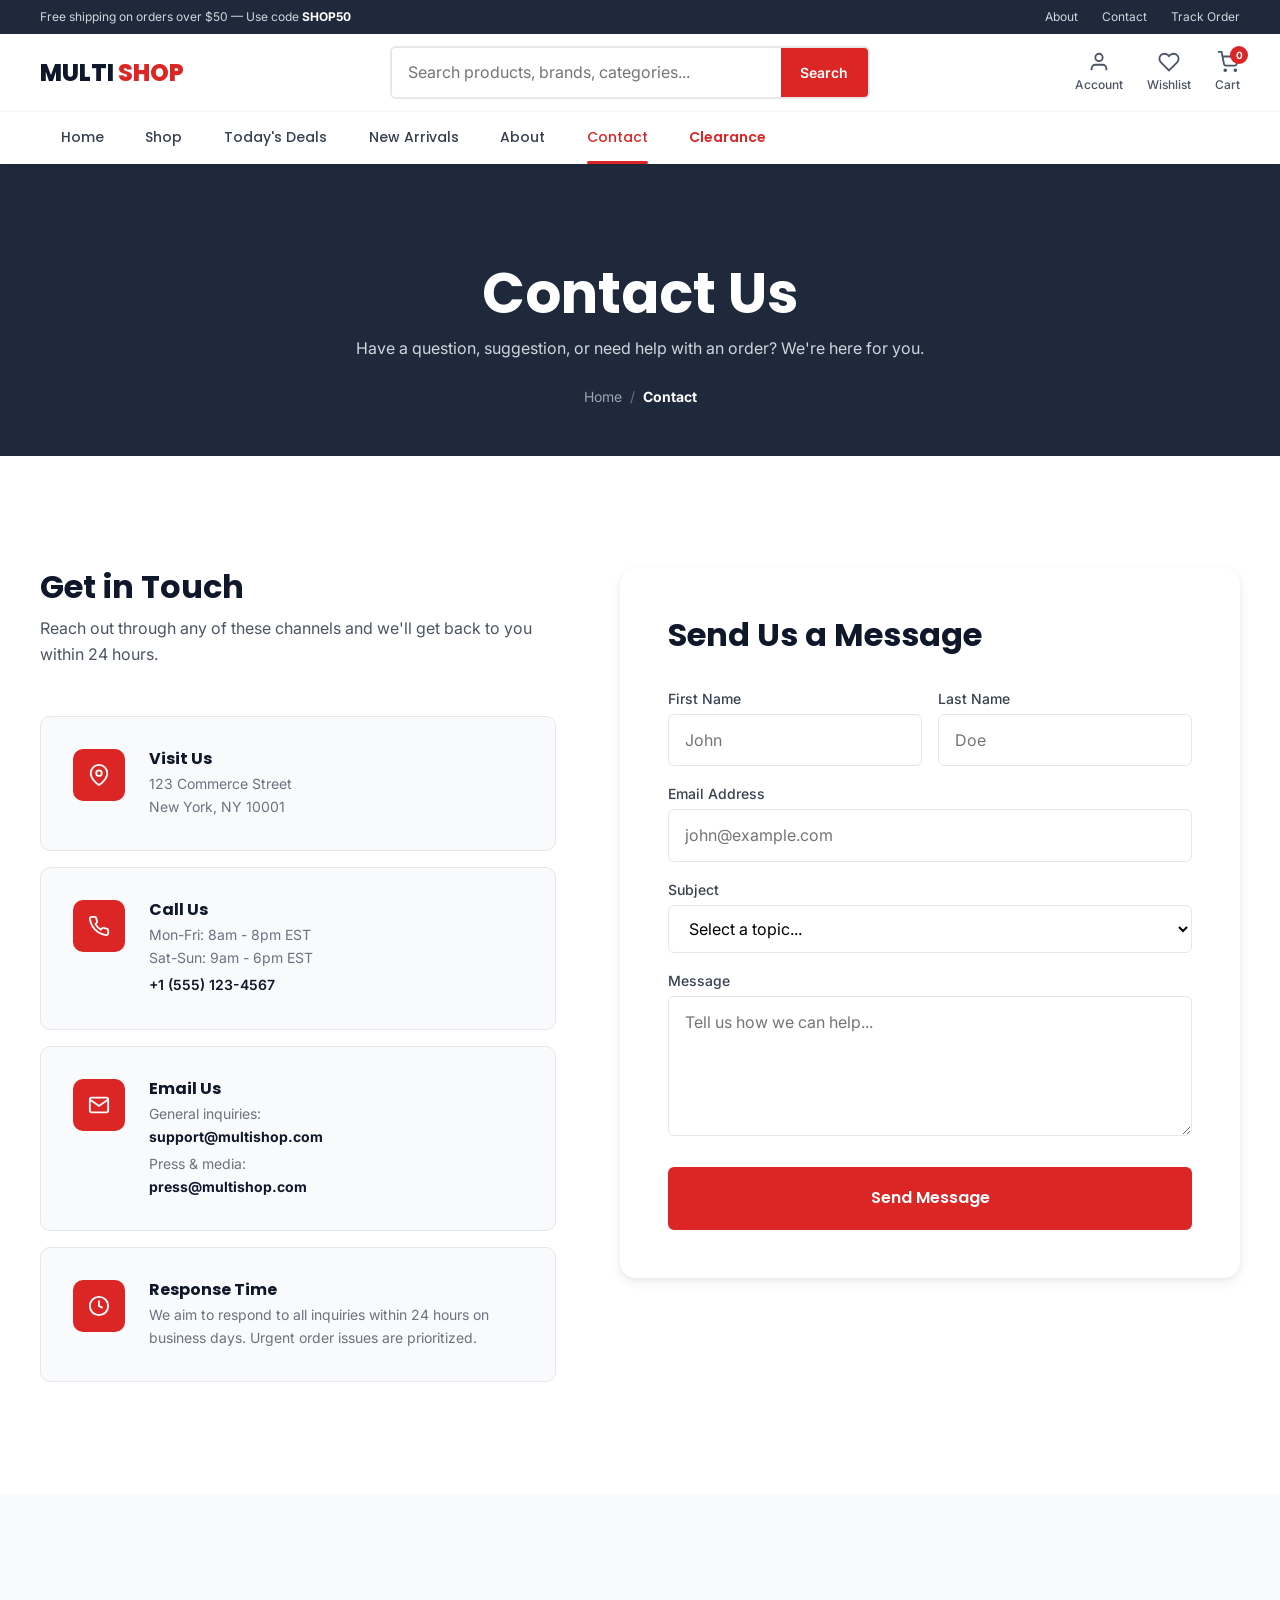
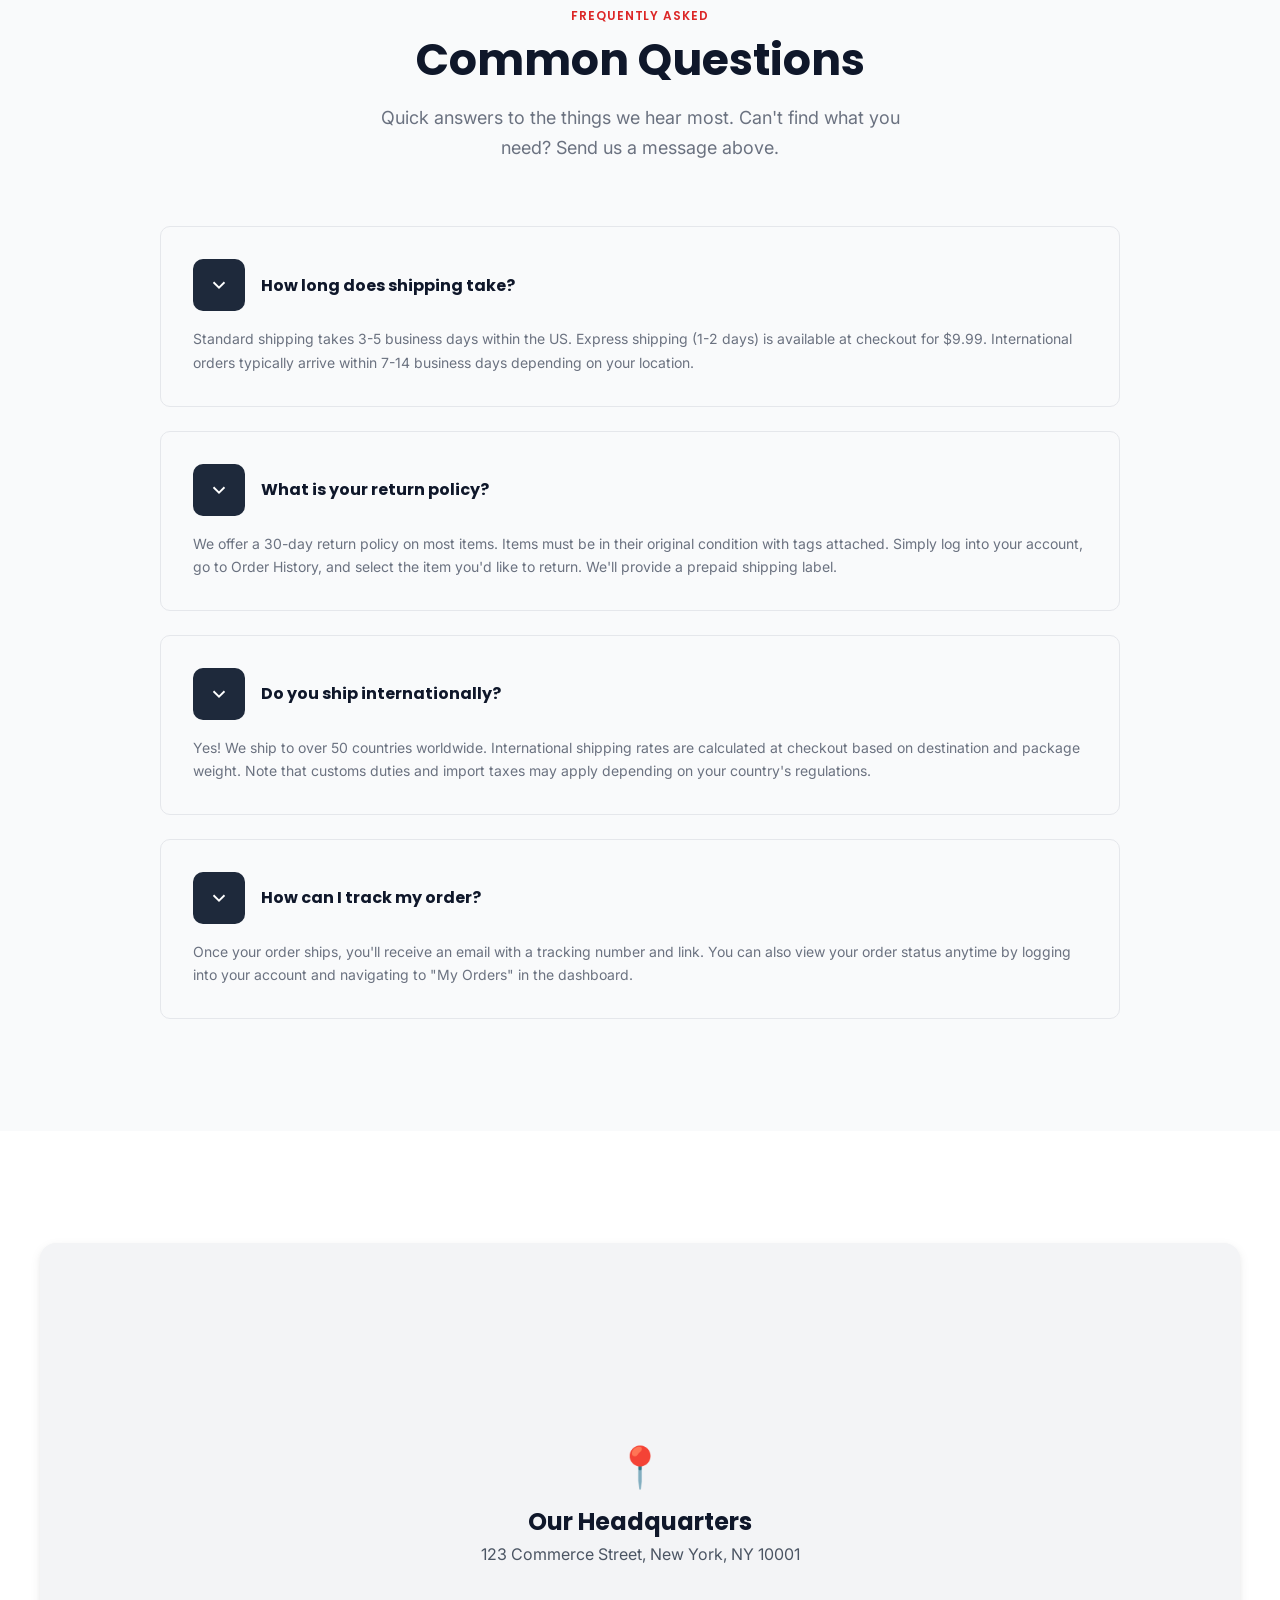
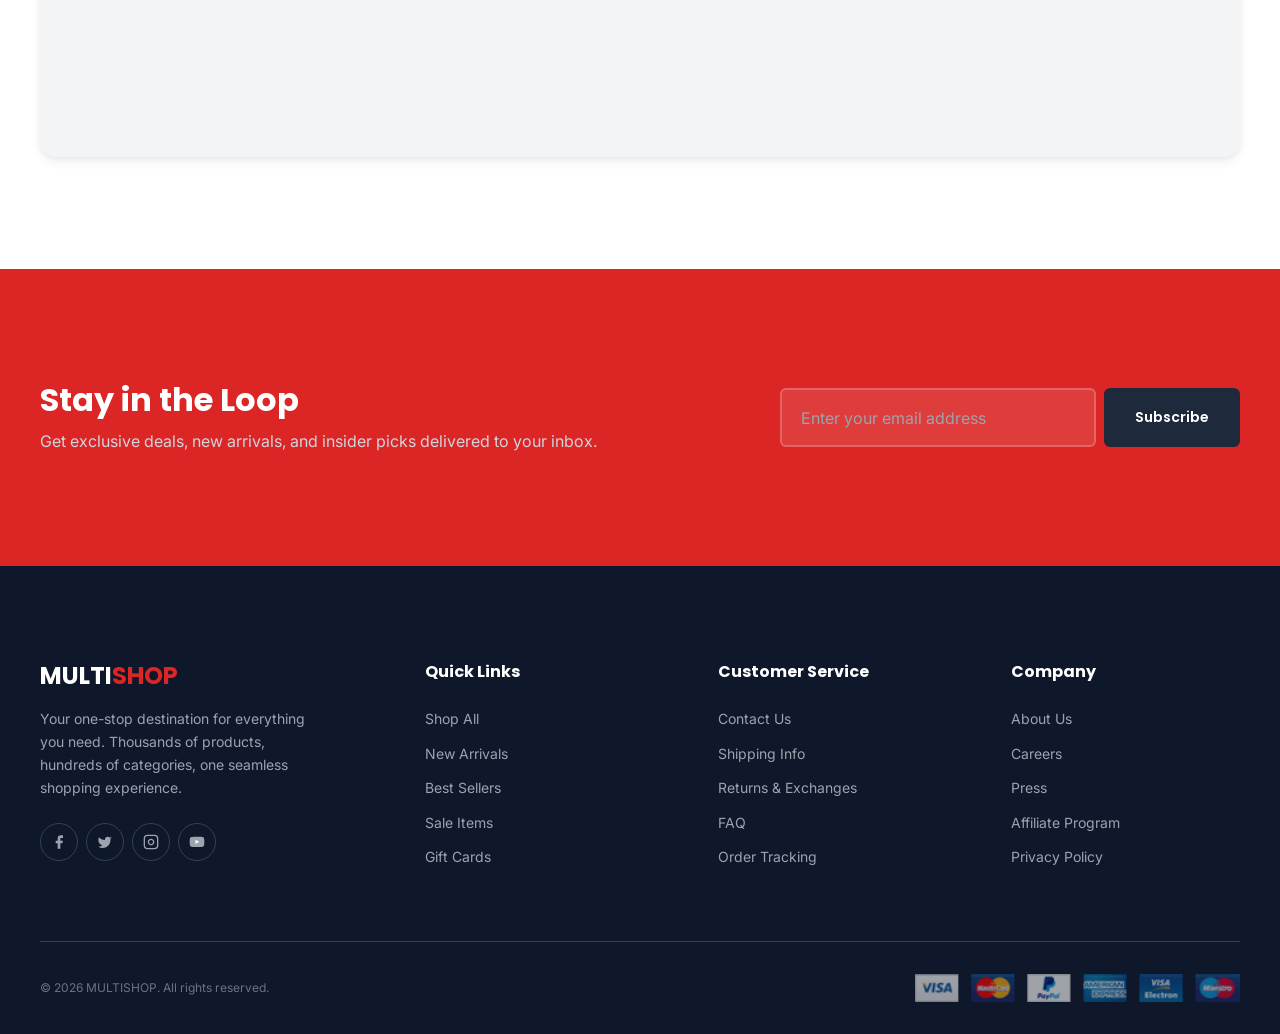
==== contact.html @ a732bfe2 "Redesign update — v1.0.1 Version: v1.0.1 Folder: multi-store-html-template" ====
<!DOCTYPE html>
<html lang="en">
<head>
  <meta charset="UTF-8">
  <meta name="viewport" content="width=device-width, initial-scale=1.0">
  <meta name="description" content="MULTISHOP — Get in touch with our team. We're here to help with orders, returns, questions, and anything else you need.">
  <title>Contact Us — MULTISHOP</title>
  <link rel="stylesheet" href="assets/css/style.css">
</head>
<body>

<!-- ==================== HEADER ==================== -->
<header class="header">
  <div class="header__top">
    <div class="container">
      <span>Free shipping on orders over $50 &mdash; Use code <strong style="color:#fff">SHOP50</strong></span>
      <div class="header__top-links">
        <a href="about.html">About</a>
        <a href="contact.html">Contact</a>
        <a href="#">Track Order</a>
      </div>
    </div>
  </div>
  <div class="header__main">
    <div class="container">
      <button class="navbar__toggle" aria-label="Toggle navigation">
        <span></span><span></span><span></span>
      </button>
      <a href="index.html" class="header__logo">MULTI<span>SHOP</span></a>
      <form class="header__search" action="#" method="get" role="search">
        <input type="search" placeholder="Search products, brands, categories..." aria-label="Search">
        <button type="submit">Search</button>
      </form>
      <div class="header__actions">
        <a href="#" class="header__action" aria-label="Account">
          <svg viewBox="0 0 24 24" fill="none" stroke="currentColor" stroke-width="2"><path d="M20 21v-2a4 4 0 0 0-4-4H8a4 4 0 0 0-4 4v2"/><circle cx="12" cy="7" r="4"/></svg>
          <span>Account</span>
        </a>
        <a href="#" class="header__action" aria-label="Wishlist">
          <svg viewBox="0 0 24 24" fill="none" stroke="currentColor" stroke-width="2"><path d="M20.84 4.61a5.5 5.5 0 0 0-7.78 0L12 5.67l-1.06-1.06a5.5 5.5 0 0 0-7.78 7.78l1.06 1.06L12 21.23l7.78-7.78 1.06-1.06a5.5 5.5 0 0 0 0-7.78z"/></svg>
          <span>Wishlist</span>
        </a>
        <a href="#" class="header__action header__action--cart" aria-label="Cart">
          <svg viewBox="0 0 24 24" fill="none" stroke="currentColor" stroke-width="2"><circle cx="9" cy="21" r="1"/><circle cx="20" cy="21" r="1"/><path d="M1 1h4l2.68 13.39a2 2 0 0 0 2 1.61h9.72a2 2 0 0 0 2-1.61L23 6H6"/></svg>
          <span class="header__cart-count">0</span>
          <span>Cart</span>
        </a>
      </div>
    </div>
  </div>
  <nav class="navbar" aria-label="Main navigation">
    <div class="container">
      <a href="index.html" class="navbar__link">Home</a>
      <a href="shop.html" class="navbar__link">Shop</a>
      <a href="shop.html" class="navbar__link" data-filter="deals">Today's Deals</a>
      <a href="shop.html" class="navbar__link" data-filter="new">New Arrivals</a>
      <a href="about.html" class="navbar__link">About</a>
      <a href="contact.html" class="navbar__link active">Contact</a>
      <a href="#" class="navbar__link navbar__link--highlight">Clearance</a>
    </div>
  </nav>
</header>

<!-- ==================== PAGE HERO ==================== -->
<section class="page-hero">
  <div class="container">
    <h1>Contact Us</h1>
    <p>Have a question, suggestion, or need help with an order? We're here for you.</p>
    <nav class="breadcrumb" aria-label="Breadcrumb">
      <a href="index.html">Home</a>
      <span>/</span>
      <strong>Contact</strong>
    </nav>
  </div>
</section>

<!-- ==================== CONTACT SECTION ==================== -->
<section class="section">
  <div class="container">
    <div class="contact-grid">

      <!-- Left: Info Cards -->
      <div>
        <h3 style="margin-bottom:var(--space-sm)">Get in Touch</h3>
        <p style="margin-bottom:var(--space-2xl)">Reach out through any of these channels and we'll get back to you within 24 hours.</p>

        <div style="display:flex;flex-direction:column;gap:var(--space-md);">

          <div class="contact-info-card reveal">
            <div class="contact-info-card__icon">
              <svg viewBox="0 0 24 24" fill="none" stroke="currentColor" stroke-width="2"><path d="M21 10c0 7-9 13-9 13s-9-6-9-13a9 9 0 0 1 18 0z"/><circle cx="12" cy="10" r="3"/></svg>
            </div>
            <div>
              <h4>Visit Us</h4>
              <p>123 Commerce Street<br>New York, NY 10001</p>
            </div>
          </div>

          <div class="contact-info-card reveal">
            <div class="contact-info-card__icon">
              <svg viewBox="0 0 24 24" fill="none" stroke="currentColor" stroke-width="2"><path d="M22 16.92v3a2 2 0 0 1-2.18 2 19.79 19.79 0 0 1-8.63-3.07 19.5 19.5 0 0 1-6-6 19.79 19.79 0 0 1-3.07-8.67A2 2 0 0 1 4.11 2h3a2 2 0 0 1 2 1.72 12.84 12.84 0 0 0 .7 2.81 2 2 0 0 1-.45 2.11L8.09 9.91a16 16 0 0 0 6 6l1.27-1.27a2 2 0 0 1 2.11-.45 12.84 12.84 0 0 0 2.81.7A2 2 0 0 1 22 16.92z"/></svg>
            </div>
            <div>
              <h4>Call Us</h4>
              <p>Mon-Fri: 8am - 8pm EST<br>Sat-Sun: 9am - 6pm EST</p>
              <p style="margin-top:var(--space-xs);color:var(--navy-dark);font-weight:var(--fw-semibold)">+1 (555) 123-4567</p>
            </div>
          </div>

          <div class="contact-info-card reveal">
            <div class="contact-info-card__icon">
              <svg viewBox="0 0 24 24" fill="none" stroke="currentColor" stroke-width="2"><path d="M4 4h16c1.1 0 2 .9 2 2v12c0 1.1-.9 2-2 2H4c-1.1 0-2-.9-2-2V6c0-1.1.9-2 2-2z"/><polyline points="22,6 12,13 2,6"/></svg>
            </div>
            <div>
              <h4>Email Us</h4>
              <p>General inquiries:<br><strong style="color:var(--navy-dark)">support@multishop.com</strong></p>
              <p style="margin-top:var(--space-xs)">Press &amp; media:<br><strong style="color:var(--navy-dark)">press@multishop.com</strong></p>
            </div>
          </div>

          <div class="contact-info-card reveal">
            <div class="contact-info-card__icon">
              <svg viewBox="0 0 24 24" fill="none" stroke="currentColor" stroke-width="2"><circle cx="12" cy="12" r="10"/><polyline points="12 6 12 12 16 14"/></svg>
            </div>
            <div>
              <h4>Response Time</h4>
              <p>We aim to respond to all inquiries within 24 hours on business days. Urgent order issues are prioritized.</p>
            </div>
          </div>

        </div>
      </div>

      <!-- Right: Contact Form -->
      <div class="contact-form reveal">
        <h3>Send Us a Message</h3>
        <form data-form>
          <div class="form-row">
            <div class="form-group">
              <label for="fname">First Name</label>
              <input type="text" id="fname" name="fname" placeholder="John" required>
            </div>
            <div class="form-group">
              <label for="lname">Last Name</label>
              <input type="text" id="lname" name="lname" placeholder="Doe" required>
            </div>
          </div>
          <div class="form-group">
            <label for="email">Email Address</label>
            <input type="email" id="email" name="email" placeholder="john@example.com" required>
          </div>
          <div class="form-group">
            <label for="subject">Subject</label>
            <select id="subject" name="subject" required>
              <option value="">Select a topic...</option>
              <option value="order">Order Issue</option>
              <option value="return">Return or Exchange</option>
              <option value="shipping">Shipping Question</option>
              <option value="product">Product Inquiry</option>
              <option value="account">Account Help</option>
              <option value="other">Something Else</option>
            </select>
          </div>
          <div class="form-group">
            <label for="message">Message</label>
            <textarea id="message" name="message" placeholder="Tell us how we can help..." required></textarea>
          </div>
          <button type="submit" class="btn btn--primary btn--lg btn--full" style="margin-top:var(--space-sm)">Send Message</button>
        </form>
        <div class="form-ok" role="alert">
          Thank you for your message! We'll get back to you within 24 hours.
        </div>
        <div class="form-err" role="alert">
          Please fill in all required fields correctly.
        </div>
      </div>

    </div>
  </div>
</section>

<!-- ==================== FAQ ==================== -->
<section class="section section--gray">
  <div class="container container--sm">
    <div class="section-title reveal">
      <span class="label">Frequently Asked</span>
      <h2>Common Questions</h2>
      <p>Quick answers to the things we hear most. Can't find what you need? Send us a message above.</p>
    </div>

    <div style="display:flex;flex-direction:column;gap:var(--space-lg);">

      <div class="contact-info-card reveal" style="flex-direction:column;gap:0">
        <div style="display:flex;align-items:center;gap:var(--space-md)">
          <div class="contact-info-card__icon" style="background:var(--navy)">
            <svg viewBox="0 0 24 24" fill="none" stroke="currentColor" stroke-width="2"><path d="M6 9l6 6 6-6"/></svg>
          </div>
          <div>
            <h4 style="margin:0">How long does shipping take?</h4>
          </div>
        </div>
        <p style="margin:var(--space-md) 0 0;font-size:var(--text-sm)">Standard shipping takes 3-5 business days within the US. Express shipping (1-2 days) is available at checkout for $9.99. International orders typically arrive within 7-14 business days depending on your location.</p>
      </div>

      <div class="contact-info-card reveal" style="flex-direction:column;gap:0">
        <div style="display:flex;align-items:center;gap:var(--space-md)">
          <div class="contact-info-card__icon" style="background:var(--navy)">
            <svg viewBox="0 0 24 24" fill="none" stroke="currentColor" stroke-width="2"><path d="M6 9l6 6 6-6"/></svg>
          </div>
          <div>
            <h4 style="margin:0">What is your return policy?</h4>
          </div>
        </div>
        <p style="margin:var(--space-md) 0 0;font-size:var(--text-sm)">We offer a 30-day return policy on most items. Items must be in their original condition with tags attached. Simply log into your account, go to Order History, and select the item you'd like to return. We'll provide a prepaid shipping label.</p>
      </div>

      <div class="contact-info-card reveal" style="flex-direction:column;gap:0">
        <div style="display:flex;align-items:center;gap:var(--space-md)">
          <div class="contact-info-card__icon" style="background:var(--navy)">
            <svg viewBox="0 0 24 24" fill="none" stroke="currentColor" stroke-width="2"><path d="M6 9l6 6 6-6"/></svg>
          </div>
          <div>
            <h4 style="margin:0">Do you ship internationally?</h4>
          </div>
        </div>
        <p style="margin:var(--space-md) 0 0;font-size:var(--text-sm)">Yes! We ship to over 50 countries worldwide. International shipping rates are calculated at checkout based on destination and package weight. Note that customs duties and import taxes may apply depending on your country's regulations.</p>
      </div>

      <div class="contact-info-card reveal" style="flex-direction:column;gap:0">
        <div style="display:flex;align-items:center;gap:var(--space-md)">
          <div class="contact-info-card__icon" style="background:var(--navy)">
            <svg viewBox="0 0 24 24" fill="none" stroke="currentColor" stroke-width="2"><path d="M6 9l6 6 6-6"/></svg>
          </div>
          <div>
            <h4 style="margin:0">How can I track my order?</h4>
          </div>
        </div>
        <p style="margin:var(--space-md) 0 0;font-size:var(--text-sm)">Once your order ships, you'll receive an email with a tracking number and link. You can also view your order status anytime by logging into your account and navigating to "My Orders" in the dashboard.</p>
      </div>

    </div>
  </div>
</section>

<!-- ==================== MAP PLACEHOLDER ==================== -->
<section class="section">
  <div class="container">
    <div class="reveal" style="border-radius:var(--radius-lg);overflow:hidden;box-shadow:var(--shadow-md);aspect-ratio:21/9;background:var(--gray-100);display:flex;align-items:center;justify-content:center">
      <div style="text-align:center;padding:var(--space-2xl)">
        <div style="font-size:2.5rem;margin-bottom:var(--space-sm)">&#128205;</div>
        <h4 style="margin-bottom:var(--space-xs)">Our Headquarters</h4>
        <p style="margin:0">123 Commerce Street, New York, NY 10001</p>
      </div>
    </div>
  </div>
</section>

<!-- ==================== NEWSLETTER ==================== -->
<section class="section--red section newsletter">
  <div class="container">
    <div class="newsletter__inner reveal">
      <div class="newsletter__text">
        <h3>Stay in the Loop</h3>
        <p>Get exclusive deals, new arrivals, and insider picks delivered to your inbox.</p>
      </div>
      <form class="newsletter__form" data-form>
        <input type="email" placeholder="Enter your email address" required aria-label="Email address">
        <button type="submit" class="btn btn--navy">Subscribe</button>
      </form>
    </div>
  </div>
</section>

<!-- ==================== FOOTER ==================== -->
<footer class="footer">
  <div class="container">
    <div class="footer__grid">
      <div class="footer__brand">
        <h3>MULTI<span>SHOP</span></h3>
        <p>Your one-stop destination for everything you need. Thousands of products, hundreds of categories, one seamless shopping experience.</p>
        <div class="footer__social">
          <a href="#" aria-label="Facebook"><svg viewBox="0 0 24 24" fill="currentColor"><path d="M18 2h-3a5 5 0 0 0-5 5v3H7v4h3v8h4v-8h3l1-4h-4V7a1 1 0 0 1 1-1h3z"/></svg></a>
          <a href="#" aria-label="Twitter"><svg viewBox="0 0 24 24" fill="currentColor"><path d="M22 4s-.7 2.1-2 3.4c1.6 10-9.4 17.3-18 11.6 2.2.1 4.4-.6 6-2C3 15.5.5 9.6 3 5c2.2 2.6 5.6 4.1 9 4-.9-4.2 4-6.6 7-3.8 1.1 0 3-1.2 3-1.2z"/></svg></a>
          <a href="#" aria-label="Instagram"><svg viewBox="0 0 24 24" fill="none" stroke="currentColor" stroke-width="2"><rect x="2" y="2" width="20" height="20" rx="5" ry="5"/><path d="M16 11.37A4 4 0 1 1 12.63 8 4 4 0 0 1 16 11.37z"/><line x1="17.5" y1="6.5" x2="17.51" y2="6.5"/></svg></a>
          <a href="#" aria-label="YouTube"><svg viewBox="0 0 24 24" fill="currentColor"><path d="M22.54 6.42a2.78 2.78 0 0 0-1.94-2C18.88 4 12 4 12 4s-6.88 0-8.6.46a2.78 2.78 0 0 0-1.94 2A29 29 0 0 0 1 11.75a29 29 0 0 0 .46 5.33A2.78 2.78 0 0 0 3.4 19.1c1.72.46 8.6.46 8.6.46s6.88 0 8.6-.46a2.78 2.78 0 0 0 1.94-2 29 29 0 0 0 .46-5.25 29 29 0 0 0-.46-5.43z"/><polygon points="9.75 15.02 15.5 11.75 9.75 8.48 9.75 15.02" fill="white"/></svg></a>
        </div>
      </div>
      <div class="footer__col">
        <h4>Quick Links</h4>
        <ul>
          <li><a href="shop.html">Shop All</a></li>
          <li><a href="#">New Arrivals</a></li>
          <li><a href="#">Best Sellers</a></li>
          <li><a href="#">Sale Items</a></li>
          <li><a href="#">Gift Cards</a></li>
        </ul>
      </div>
      <div class="footer__col">
        <h4>Customer Service</h4>
        <ul>
          <li><a href="contact.html">Contact Us</a></li>
          <li><a href="#">Shipping Info</a></li>
          <li><a href="#">Returns &amp; Exchanges</a></li>
          <li><a href="#">FAQ</a></li>
          <li><a href="#">Order Tracking</a></li>
        </ul>
      </div>
      <div class="footer__col">
        <h4>Company</h4>
        <ul>
          <li><a href="about.html">About Us</a></li>
          <li><a href="#">Careers</a></li>
          <li><a href="#">Press</a></li>
          <li><a href="#">Affiliate Program</a></li>
          <li><a href="#">Privacy Policy</a></li>
        </ul>
      </div>
    </div>
    <div class="footer__bottom">
      <p>&copy; <span data-year></span> MULTISHOP. All rights reserved.</p>
      <div class="footer__payments">
        <img src="assets/img/payments.png" alt="Accepted payment methods">
      </div>
    </div>
  </div>
</footer>

<script src="assets/js/main.js"></script>
</body>
</html>
---- assets/css/style.css ----
/* ================================================
   MULTISHOP — Multi-Category E-Commerce Store
   Design System & Component Library
   ================================================ */

@import url('https://fonts.googleapis.com/css2?family=Poppins:wght@400;500;600;700;800;900&family=Inter:wght@300;400;500;600;700&display=swap');

/* ---------- DESIGN TOKENS ---------- */
:root {
  /* Brand Colors */
  --red: #DC2626;
  --red-dark: #B91C1C;
  --red-light: #FEE2E2;
  --navy: #1E293B;
  --navy-dark: #0F172A;
  --navy-light: #334155;
  --white: #FFFFFF;
  --gray-50: #F9FAFB;
  --gray-100: #F3F4F6;
  --gray-200: #E5E7EB;
  --gray-300: #D1D5DB;
  --gray-400: #9CA3AF;
  --gray-500: #6B7280;
  --gray-600: #4B5563;
  --gray-700: #374151;
  --gray-800: #1F2937;
  --gray-900: #111827;
  --black: #000000;
  --success: #16A34A;
  --success-bg: #F0FDF4;
  --warning: #F59E0B;
  --error: #DC2626;

  /* Typography */
  --font-heading: 'Poppins', -apple-system, BlinkMacSystemFont, sans-serif;
  --font-body: 'Inter', -apple-system, BlinkMacSystemFont, sans-serif;

  /* Font Sizes (clamp-based fluid scale) */
  --text-xs: clamp(0.7rem, 0.65rem + 0.25vw, 0.75rem);
  --text-sm: clamp(0.8rem, 0.75rem + 0.25vw, 0.875rem);
  --text-base: clamp(0.9rem, 0.85rem + 0.25vw, 1rem);
  --text-lg: clamp(1rem, 0.9rem + 0.5vw, 1.125rem);
  --text-xl: clamp(1.1rem, 1rem + 0.5vw, 1.25rem);
  --text-2xl: clamp(1.3rem, 1.1rem + 1vw, 1.5rem);
  --text-3xl: clamp(1.6rem, 1.3rem + 1.5vw, 2rem);
  --text-4xl: clamp(2rem, 1.5rem + 2.5vw, 2.75rem);
  --text-5xl: clamp(2.5rem, 1.8rem + 3.5vw, 3.5rem);

  /* Font Weights */
  --fw-regular: 400;
  --fw-medium: 500;
  --fw-semibold: 600;
  --fw-bold: 700;
  --fw-extrabold: 800;

  /* Spacing */
  --space-xs: 0.25rem;
  --space-sm: 0.5rem;
  --space-md: 1rem;
  --space-lg: 1.5rem;
  --space-xl: 2rem;
  --space-2xl: 3rem;
  --space-3xl: 4rem;
  --space-4xl: 6rem;
  --space-section: clamp(4rem, 3rem + 5vw, 7rem);

  /* Layout */
  --container: 1200px;
  --container-sm: 960px;
  --container-xs: 720px;
  --radius-sm: 6px;
  --radius-md: 10px;
  --radius-lg: 16px;
  --radius-xl: 24px;
  --radius-full: 9999px;

  /* Shadows */
  --shadow-sm: 0 1px 3px rgba(0,0,0,0.06), 0 1px 2px rgba(0,0,0,0.04);
  --shadow-md: 0 4px 12px rgba(0,0,0,0.07), 0 2px 4px rgba(0,0,0,0.04);
  --shadow-lg: 0 10px 30px rgba(0,0,0,0.09), 0 4px 8px rgba(0,0,0,0.04);
  --shadow-xl: 0 20px 50px rgba(0,0,0,0.12);
  --shadow-card: 0 2px 8px rgba(0,0,0,0.06);
  --shadow-card-hover: 0 8px 24px rgba(0,0,0,0.12);

  /* Transitions */
  --ease: cubic-bezier(0.4, 0, 0.2, 1);
  --ease-spring: cubic-bezier(0.34, 1.56, 0.64, 1);
  --duration-fast: 150ms;
  --duration-normal: 250ms;
  --duration-slow: 400ms;

  /* Z-index scale */
  --z-base: 1;
  --z-dropdown: 100;
  --z-sticky: 200;
  --z-nav: 500;
  --z-modal: 1000;
}

/* ---------- RESET & BASE ---------- */
*,
*::before,
*::after {
  box-sizing: border-box;
  margin: 0;
  padding: 0;
}

html {
  scroll-behavior: smooth;
  -webkit-text-size-adjust: 100%;
  text-size-adjust: 100%;
}

body {
  font-family: var(--font-body);
  font-size: var(--text-base);
  line-height: 1.65;
  color: var(--gray-800);
  background: var(--white);
  -webkit-font-smoothing: antialiased;
  -moz-osx-font-smoothing: grayscale;
  overflow-x: hidden;
}

img {
  max-width: 100%;
  height: auto;
  display: block;
}

a {
  color: inherit;
  text-decoration: none;
}

ul, ol {
  list-style: none;
}

button {
  font: inherit;
  cursor: pointer;
  border: none;
  background: none;
}

input, textarea, select {
  font: inherit;
  border: 1px solid var(--gray-200);
  border-radius: var(--radius-sm);
  padding: 0.75rem 1rem;
  width: 100%;
  background: var(--white);
  transition: border-color var(--duration-normal) var(--ease);
}

input:focus, textarea:focus, select:focus {
  outline: none;
  border-color: var(--red);
  box-shadow: 0 0 0 3px var(--red-light);
}

/* ---------- TYPOGRAPHY ---------- */
h1, h2, h3, h4, h5, h6 {
  font-family: var(--font-heading);
  font-weight: var(--fw-bold);
  line-height: 1.2;
  color: var(--navy-dark);
}

h1 { font-size: var(--text-5xl); }
h2 { font-size: var(--text-4xl); }
h3 { font-size: var(--text-3xl); }
h4 { font-size: var(--text-2xl); }
h5 { font-size: var(--text-xl); }
h6 { font-size: var(--text-lg); }

p {
  margin-bottom: var(--space-md);
  color: var(--gray-600);
}

.label {
  display: inline-block;
  font-family: var(--font-heading);
  font-size: var(--text-xs);
  font-weight: var(--fw-semibold);
  text-transform: uppercase;
  letter-spacing: 0.08em;
  color: var(--red);
}

.section-title {
  text-align: center;
  margin-bottom: var(--space-3xl);
}

.section-title .label {
  margin-bottom: var(--space-sm);
  display: block;
}

.section-title h2 {
  margin-bottom: var(--space-md);
}

.section-title p {
  max-width: 560px;
  margin-inline: auto;
  color: var(--gray-500);
  font-size: var(--text-lg);
}

/* ---------- LAYOUT ---------- */
.container {
  width: min(100% - 2rem, var(--container));
  margin-inline: auto;
}

.container--sm {
  max-width: var(--container-sm);
}

.container--xs {
  max-width: var(--container-xs);
}

.grid {
  display: grid;
  gap: var(--space-xl);
}

.grid-2 { grid-template-columns: repeat(2, 1fr); }
.grid-3 { grid-template-columns: repeat(3, 1fr); }
.grid-4 { grid-template-columns: repeat(4, 1fr); }

.flex-center {
  display: flex;
  align-items: center;
  justify-content: center;
}

.flex-between {
  display: flex;
  align-items: center;
  justify-content: space-between;
}

.section {
  padding: var(--space-section) 0;
}

.section--gray {
  background: var(--gray-50);
}

.section--navy {
  background: var(--navy);
  color: var(--white);
}

.section--navy h2,
.section--navy h3,
.section--navy h4 {
  color: var(--white);
}

.section--navy p {
  color: var(--gray-300);
}

.section--red {
  background: var(--red);
  color: var(--white);
}

.section--red h2,
.section--red h3 {
  color: var(--white);
}

/* ---------- BUTTONS ---------- */
.btn {
  display: inline-flex;
  align-items: center;
  justify-content: center;
  gap: var(--space-sm);
  font-family: var(--font-heading);
  font-size: var(--text-sm);
  font-weight: var(--fw-semibold);
  padding: 0.8rem 1.8rem;
  border-radius: var(--radius-sm);
  transition: all var(--duration-normal) var(--ease);
  white-space: nowrap;
  border: 2px solid transparent;
}

.btn--primary {
  background: var(--red);
  color: var(--white);
  border-color: var(--red);
}

.btn--primary:hover {
  background: var(--red-dark);
  border-color: var(--red-dark);
  transform: translateY(-2px);
  box-shadow: 0 6px 20px rgba(220, 38, 38, 0.35);
}

.btn--outline {
  background: transparent;
  color: var(--white);
  border-color: var(--white);
}

.btn--outline:hover {
  background: var(--white);
  color: var(--navy);
  transform: translateY(-2px);
}

.btn--navy {
  background: var(--navy);
  color: var(--white);
  border-color: var(--navy);
}

.btn--navy:hover {
  background: var(--navy-dark);
  border-color: var(--navy-dark);
  transform: translateY(-2px);
}

.btn--ghost {
  background: transparent;
  color: var(--red);
  border-color: var(--gray-200);
}

.btn--ghost:hover {
  border-color: var(--red);
  background: var(--red-light);
}

.btn--sm {
  padding: 0.55rem 1.2rem;
  font-size: var(--text-xs);
}

.btn--lg {
  padding: 1rem 2.4rem;
  font-size: var(--text-base);
}

.btn--full {
  width: 100%;
}

/* ---------- BADGES & TAGS ---------- */
.badge {
  display: inline-block;
  padding: 0.2rem 0.6rem;
  font-family: var(--font-heading);
  font-size: var(--text-xs);
  font-weight: var(--fw-semibold);
  border-radius: var(--radius-full);
  text-transform: uppercase;
  letter-spacing: 0.04em;
}

.badge--sale {
  background: var(--red);
  color: var(--white);
}

.badge--new {
  background: var(--navy);
  color: var(--white);
}

.badge--hot {
  background: var(--warning);
  color: var(--black);
}

/* ---------- HEADER / NAVBAR ---------- */
.header {
  position: sticky;
  top: 0;
  z-index: var(--z-nav);
  background: var(--white);
  box-shadow: var(--shadow-sm);
}

.header__top {
  background: var(--navy);
  color: var(--gray-300);
  font-size: var(--text-xs);
  padding: 0.45rem 0;
}

.header__top .container {
  display: flex;
  align-items: center;
  justify-content: space-between;
}

.header__top a {
  color: var(--gray-300);
  transition: color var(--duration-fast) var(--ease);
}

.header__top a:hover {
  color: var(--white);
}

.header__top-links {
  display: flex;
  gap: var(--space-lg);
}

.header__main {
  padding: 0.75rem 0;
}

.header__main .container {
  display: flex;
  align-items: center;
  justify-content: space-between;
  gap: var(--space-xl);
}

.header__logo {
  font-family: var(--font-heading);
  font-size: var(--text-2xl);
  font-weight: var(--fw-extrabold);
  color: var(--navy-dark);
  display: flex;
  align-items: center;
  gap: var(--space-xs);
}

.header__logo span {
  color: var(--red);
}

.header__search {
  flex: 1;
  max-width: 480px;
  display: flex;
  border: 2px solid var(--gray-200);
  border-radius: var(--radius-sm);
  overflow: hidden;
  transition: border-color var(--duration-normal) var(--ease);
}

.header__search:focus-within {
  border-color: var(--red);
}

.header__search input {
  border: none;
  border-radius: 0;
  padding: 0.7rem 1rem;
  flex: 1;
}

.header__search input:focus {
  box-shadow: none;
}

.header__search button {
  background: var(--red);
  color: var(--white);
  padding: 0.7rem 1.2rem;
  font-size: var(--text-sm);
  font-weight: var(--fw-semibold);
  transition: background var(--duration-fast) var(--ease);
}

.header__search button:hover {
  background: var(--red-dark);
}

.header__actions {
  display: flex;
  align-items: center;
  gap: var(--space-lg);
}

.header__action {
  display: flex;
  flex-direction: column;
  align-items: center;
  gap: 2px;
  color: var(--gray-600);
  font-size: var(--text-xs);
  font-weight: var(--fw-medium);
  transition: color var(--duration-fast) var(--ease);
  position: relative;
}

.header__action:hover {
  color: var(--red);
}

.header__action svg {
  width: 22px;
  height: 22px;
}

.header__cart-count {
  position: absolute;
  top: -5px;
  right: -8px;
  background: var(--red);
  color: var(--white);
  font-size: 10px;
  font-weight: var(--fw-bold);
  width: 18px;
  height: 18px;
  border-radius: var(--radius-full);
  display: flex;
  align-items: center;
  justify-content: center;
  line-height: 1;
}

/* Navbar */
.navbar {
  background: var(--white);
  border-top: 1px solid var(--gray-100);
}

.navbar .container {
  display: flex;
  align-items: center;
  gap: 0;
}

.navbar__link {
  font-family: var(--font-heading);
  font-size: var(--text-sm);
  font-weight: var(--fw-medium);
  color: var(--gray-700);
  padding: 0.9rem 1.3rem;
  position: relative;
  transition: color var(--duration-fast) var(--ease);
}

.navbar__link::after {
  content: '';
  position: absolute;
  bottom: 0;
  left: 1.3rem;
  right: 1.3rem;
  height: 3px;
  background: var(--red);
  border-radius: var(--radius-full);
  transform: scaleX(0);
  transition: transform var(--duration-normal) var(--ease);
}

.navbar__link:hover,
.navbar__link.active {
  color: var(--red);
}

.navbar__link:hover::after,
.navbar__link.active::after {
  transform: scaleX(1);
}

.navbar__link--highlight {
  color: var(--red);
  font-weight: var(--fw-semibold);
}

.navbar__toggle {
  display: none;
  width: 36px;
  height: 36px;
  flex-direction: column;
  align-items: center;
  justify-content: center;
  gap: 5px;
}

.navbar__toggle span {
  display: block;
  width: 22px;
  height: 2px;
  background: var(--navy-dark);
  border-radius: 2px;
  transition: all var(--duration-normal) var(--ease);
}

/* ---------- HERO ---------- */
.hero {
  position: relative;
  overflow: hidden;
  background: var(--navy);
}

.hero__slide {
  position: relative;
  min-height: 540px;
  display: flex;
  align-items: center;
}

.hero__bg {
  position: absolute;
  inset: 0;
  background-size: cover;
  background-position: center;
  opacity: 0.55;
}

.hero__overlay {
  position: absolute;
  inset: 0;
  background: linear-gradient(135deg, rgba(15,23,42,0.85) 0%, rgba(30,41,59,0.4) 100%);
}

.hero__content {
  position: relative;
  z-index: 2;
  max-width: 600px;
  padding: var(--space-4xl) 0;
}

.hero__content .label {
  color: var(--red-light);
  margin-bottom: var(--space-md);
  display: inline-block;
}

.hero__content h1 {
  color: var(--white);
  margin-bottom: var(--space-lg);
  line-height: 1.1;
}

.hero__content p {
  color: var(--gray-300);
  font-size: var(--text-lg);
  margin-bottom: var(--space-2xl);
  max-width: 460px;
}

.hero__btns {
  display: flex;
  gap: var(--space-md);
  flex-wrap: wrap;
}

.hero__indicators {
  position: absolute;
  bottom: var(--space-2xl);
  left: 50%;
  transform: translateX(-50%);
  display: flex;
  gap: var(--space-sm);
  z-index: 3;
}

.hero__dot {
  width: 12px;
  height: 12px;
  border-radius: var(--radius-full);
  background: rgba(255,255,255,0.4);
  border: none;
  cursor: pointer;
  transition: all var(--duration-normal) var(--ease);
}

.hero__dot.active {
  background: var(--red);
  width: 32px;
}

/* ---------- CATEGORIES ---------- */
.category-card {
  position: relative;
  border-radius: var(--radius-lg);
  overflow: hidden;
  aspect-ratio: 4/3;
  cursor: pointer;
}

.category-card img {
  width: 100%;
  height: 100%;
  object-fit: cover;
  transition: transform var(--duration-slow) var(--ease);
}

.category-card:hover img {
  transform: scale(1.08);
}

.category-card__overlay {
  position: absolute;
  inset: 0;
  background: linear-gradient(to top, rgba(15,23,42,0.82) 0%, transparent 60%);
  display: flex;
  flex-direction: column;
  justify-content: flex-end;
  padding: var(--space-xl);
}

.category-card__overlay h3 {
  color: var(--white);
  font-size: var(--text-2xl);
  margin-bottom: var(--space-xs);
}

.category-card__overlay span {
  color: var(--gray-300);
  font-size: var(--text-sm);
}

.category-card__overlay .btn {
  margin-top: var(--space-md);
  align-self: flex-start;
}

/* ---------- PRODUCT CARDS ---------- */
.product-card {
  background: var(--white);
  border-radius: var(--radius-md);
  overflow: hidden;
  box-shadow: var(--shadow-card);
  transition: all var(--duration-normal) var(--ease);
  position: relative;
}

.product-card:hover {
  box-shadow: var(--shadow-card-hover);
  transform: translateY(-4px);
}

.product-card__img {
  position: relative;
  aspect-ratio: 1;
  overflow: hidden;
  background: var(--gray-100);
}

.product-card__img img {
  width: 100%;
  height: 100%;
  object-fit: cover;
  transition: transform var(--duration-slow) var(--ease);
}

.product-card:hover .product-card__img img {
  transform: scale(1.06);
}

.product-card__badges {
  position: absolute;
  top: var(--space-md);
  left: var(--space-md);
  display: flex;
  flex-direction: column;
  gap: var(--space-xs);
}

.product-card__actions {
  position: absolute;
  top: var(--space-md);
  right: var(--space-md);
  display: flex;
  flex-direction: column;
  gap: var(--space-xs);
  opacity: 0;
  transform: translateX(10px);
  transition: all var(--duration-normal) var(--ease);
}

.product-card:hover .product-card__actions {
  opacity: 1;
  transform: translateX(0);
}

.product-card__action-btn {
  width: 36px;
  height: 36px;
  background: var(--white);
  border-radius: var(--radius-full);
  display: flex;
  align-items: center;
  justify-content: center;
  box-shadow: var(--shadow-md);
  transition: all var(--duration-fast) var(--ease);
}

.product-card__action-btn:hover {
  background: var(--red);
  color: var(--white);
}

.product-card__action-btn svg {
  width: 16px;
  height: 16px;
}

.product-card__body {
  padding: var(--space-lg);
}

.product-card__category {
  font-size: var(--text-xs);
  text-transform: uppercase;
  letter-spacing: 0.06em;
  color: var(--gray-400);
  font-weight: var(--fw-medium);
  margin-bottom: var(--space-xs);
}

.product-card__title {
  font-family: var(--font-heading);
  font-size: var(--text-base);
  font-weight: var(--fw-semibold);
  color: var(--navy-dark);
  margin-bottom: var(--space-sm);
  line-height: 1.35;
}

.product-card__rating {
  display: flex;
  align-items: center;
  gap: var(--space-xs);
  margin-bottom: var(--space-sm);
}

.product-card__stars {
  display: flex;
  gap: 1px;
  color: var(--warning);
}

.product-card__stars svg {
  width: 14px;
  height: 14px;
  fill: currentColor;
}

.product-card__stars svg.empty {
  fill: var(--gray-300);
}

.product-card__review-count {
  font-size: var(--text-xs);
  color: var(--gray-400);
}

.product-card__footer {
  display: flex;
  align-items: center;
  justify-content: space-between;
}

.product-card__price {
  font-family: var(--font-heading);
  font-size: var(--text-xl);
  font-weight: var(--fw-bold);
  color: var(--red);
}

.product-card__price--old {
  font-size: var(--text-sm);
  color: var(--gray-400);
  text-decoration: line-through;
  font-weight: var(--fw-regular);
  margin-left: var(--space-sm);
}

.product-card__add-btn {
  width: 40px;
  height: 40px;
  background: var(--navy);
  color: var(--white);
  border-radius: var(--radius-full);
  display: flex;
  align-items: center;
  justify-content: center;
  transition: all var(--duration-fast) var(--ease);
}

.product-card__add-btn:hover {
  background: var(--red);
  transform: scale(1.1);
}

.product-card__add-btn svg {
  width: 18px;
  height: 18px;
}

/* ---------- FILTER TABS ---------- */
.filter-tabs {
  display: flex;
  flex-wrap: wrap;
  gap: var(--space-sm);
  margin-bottom: var(--space-2xl);
  justify-content: center;
}

.filter-tab {
  font-family: var(--font-heading);
  font-size: var(--text-sm);
  font-weight: var(--fw-medium);
  padding: 0.6rem 1.4rem;
  border-radius: var(--radius-full);
  border: 2px solid var(--gray-200);
  color: var(--gray-600);
  background: var(--white);
  transition: all var(--duration-normal) var(--ease);
}

.filter-tab:hover {
  border-color: var(--red);
  color: var(--red);
}

.filter-tab.active {
  background: var(--red);
  border-color: var(--red);
  color: var(--white);
}

/* ---------- PROMO / OFFER BANNER ---------- */
.offer-banner {
  position: relative;
  border-radius: var(--radius-lg);
  overflow: hidden;
  min-height: 320px;
  display: flex;
  align-items: center;
}

.offer-banner__bg {
  position: absolute;
  inset: 0;
  background-size: cover;
  background-position: center;
}

.offer-banner__content {
  position: relative;
  z-index: 2;
  padding: var(--space-3xl);
  max-width: 480px;
}

.offer-banner__content h2 {
  color: var(--white);
  margin-bottom: var(--space-md);
}

.offer-banner__content p {
  color: var(--gray-200);
  margin-bottom: var(--space-xl);
}

/* ---------- TESTIMONIALS ---------- */
.testimonial-card {
  background: var(--white);
  border-radius: var(--radius-lg);
  padding: var(--space-2xl);
  box-shadow: var(--shadow-card);
  position: relative;
}

.testimonial-card__quote {
  font-size: 3rem;
  color: var(--red-light);
  font-family: Georgia, serif;
  line-height: 1;
  margin-bottom: var(--space-md);
}

.testimonial-card__text {
  font-size: var(--text-base);
  color: var(--gray-600);
  line-height: 1.7;
  margin-bottom: var(--space-lg);
  font-style: italic;
}

.testimonial-card__author {
  display: flex;
  align-items: center;
  gap: var(--space-md);
}

.testimonial-card__avatar {
  width: 52px;
  height: 52px;
  border-radius: var(--radius-full);
  object-fit: cover;
  border: 3px solid var(--red-light);
}

.testimonial-card__name {
  font-family: var(--font-heading);
  font-size: var(--text-sm);
  font-weight: var(--fw-semibold);
  color: var(--navy-dark);
}

.testimonial-card__role {
  font-size: var(--text-xs);
  color: var(--gray-400);
}

/* ---------- NEWSLETTER ---------- */
.newsletter {
  position: relative;
  overflow: hidden;
}

.newsletter__inner {
  display: flex;
  align-items: center;
  justify-content: space-between;
  gap: var(--space-3xl);
  flex-wrap: wrap;
}

.newsletter__text h3 {
  color: var(--white);
  margin-bottom: var(--space-sm);
}

.newsletter__text p {
  color: var(--gray-300);
  margin: 0;
}

.newsletter__form {
  display: flex;
  gap: var(--space-sm);
  flex: 1;
  max-width: 460px;
}

.newsletter__form input {
  border: 2px solid rgba(255,255,255,0.2);
  background: rgba(255,255,255,0.1);
  color: var(--white);
  padding: 0.9rem 1.2rem;
  border-radius: var(--radius-sm);
}

.newsletter__form input::placeholder {
  color: var(--gray-400);
}

.newsletter__form input:focus {
  border-color: var(--red);
  box-shadow: 0 0 0 3px rgba(220,38,38,0.2);
}

/* ---------- FOOTER ---------- */
.footer {
  background: var(--navy-dark);
  color: var(--gray-300);
  padding: var(--space-4xl) 0 0;
}

.footer__grid {
  display: grid;
  grid-template-columns: 1.4fr repeat(3, 1fr);
  gap: var(--space-3xl);
  padding-bottom: var(--space-3xl);
  border-bottom: 1px solid var(--navy-light);
}

.footer__brand h3 {
  font-family: var(--font-heading);
  font-size: var(--text-2xl);
  color: var(--white);
  margin-bottom: var(--space-md);
}

.footer__brand h3 span {
  color: var(--red);
}

.footer__brand p {
  font-size: var(--text-sm);
  color: var(--gray-400);
  margin-bottom: var(--space-lg);
  max-width: 280px;
}

.footer__social {
  display: flex;
  gap: var(--space-sm);
}

.footer__social a {
  width: 38px;
  height: 38px;
  border-radius: var(--radius-full);
  border: 1px solid var(--navy-light);
  display: flex;
  align-items: center;
  justify-content: center;
  color: var(--gray-400);
  transition: all var(--duration-fast) var(--ease);
}

.footer__social a:hover {
  background: var(--red);
  border-color: var(--red);
  color: var(--white);
}

.footer__social a svg {
  width: 16px;
  height: 16px;
}

.footer__col h4 {
  font-family: var(--font-heading);
  font-size: var(--text-base);
  color: var(--white);
  margin-bottom: var(--space-lg);
}

.footer__col ul li {
  margin-bottom: var(--space-sm);
}

.footer__col ul li a {
  font-size: var(--text-sm);
  color: var(--gray-400);
  transition: color var(--duration-fast) var(--ease);
}

.footer__col ul li a:hover {
  color: var(--white);
}

.footer__bottom {
  padding: var(--space-xl) 0;
  display: flex;
  align-items: center;
  justify-content: space-between;
  flex-wrap: wrap;
  gap: var(--space-md);
}

.footer__bottom p {
  font-size: var(--text-xs);
  color: var(--gray-500);
  margin: 0;
}

.footer__payments img {
  height: 28px;
  opacity: 0.6;
}

/* ---------- ABOUT PAGE ---------- */
.about-hero {
  position: relative;
  min-height: 400px;
  display: flex;
  align-items: center;
  background: var(--navy);
  overflow: hidden;
}

.about-hero__bg {
  position: absolute;
  inset: 0;
  background-size: cover;
  background-position: center;
  opacity: 0.35;
}

.about-hero__content {
  position: relative;
  z-index: 2;
  text-align: center;
  width: 100%;
  padding: var(--space-4xl) 0;
}

.about-hero__content h1 {
  color: var(--white);
}

.about-hero__content p {
  color: var(--gray-300);
  max-width: 600px;
  margin-inline: auto;
}

.values-grid {
  display: grid;
  grid-template-columns: repeat(3, 1fr);
  gap: var(--space-2xl);
}

.value-card {
  text-align: center;
  padding: var(--space-2xl) var(--space-xl);
  border-radius: var(--radius-lg);
  border: 1px solid var(--gray-200);
  transition: all var(--duration-normal) var(--ease);
}

.value-card:hover {
  border-color: var(--red);
  box-shadow: var(--shadow-md);
  transform: translateY(-4px);
}

.value-card__icon {
  width: 64px;
  height: 64px;
  background: var(--red-light);
  border-radius: var(--radius-md);
  display: flex;
  align-items: center;
  justify-content: center;
  margin: 0 auto var(--space-lg);
  color: var(--red);
}

.value-card__icon svg {
  width: 28px;
  height: 28px;
}

.value-card h4 {
  margin-bottom: var(--space-sm);
}

.value-card p {
  font-size: var(--text-sm);
}

/* Team */
.team-card {
  text-align: center;
}

.team-card__img {
  width: 140px;
  height: 140px;
  border-radius: var(--radius-full);
  object-fit: cover;
  margin: 0 auto var(--space-lg);
  border: 4px solid var(--red-light);
}

.team-card h4 {
  margin-bottom: var(--space-xs);
}

.team-card span {
  font-size: var(--text-sm);
  color: var(--red);
  font-weight: var(--fw-medium);
}

/* Stats Row */
.stats-row {
  display: grid;
  grid-template-columns: repeat(4, 1fr);
  gap: var(--space-xl);
  text-align: center;
}

.stat-item h3 {
  font-size: var(--text-4xl);
  color: var(--red);
  margin-bottom: var(--space-xs);
}

.stat-item p {
  font-size: var(--text-sm);
  color: var(--gray-500);
  text-transform: uppercase;
  letter-spacing: 0.06em;
  font-weight: var(--fw-medium);
}

/* ---------- CONTACT PAGE ---------- */
.contact-grid {
  display: grid;
  grid-template-columns: 1fr 1.2fr;
  gap: var(--space-3xl);
  align-items: start;
}

.contact-info-card {
  display: flex;
  gap: var(--space-lg);
  padding: var(--space-xl);
  border-radius: var(--radius-md);
  background: var(--gray-50);
  border: 1px solid var(--gray-200);
  transition: all var(--duration-normal) var(--ease);
}

.contact-info-card:hover {
  border-color: var(--red);
  box-shadow: var(--shadow-sm);
}

.contact-info-card__icon {
  width: 52px;
  height: 52px;
  min-width: 52px;
  background: var(--red);
  color: var(--white);
  border-radius: var(--radius-md);
  display: flex;
  align-items: center;
  justify-content: center;
}

.contact-info-card__icon svg {
  width: 22px;
  height: 22px;
}

.contact-info-card h4 {
  font-size: var(--text-base);
  margin-bottom: var(--space-xs);
}

.contact-info-card p {
  font-size: var(--text-sm);
  color: var(--gray-500);
  margin: 0;
}

.contact-form {
  background: var(--white);
  border-radius: var(--radius-lg);
  padding: var(--space-2xl);
  box-shadow: var(--shadow-md);
}

.contact-form h3 {
  margin-bottom: var(--space-xl);
}

.form-row {
  display: grid;
  grid-template-columns: 1fr 1fr;
  gap: var(--space-md);
}

.form-group {
  margin-bottom: var(--space-md);
}

.form-group label {
  display: block;
  font-size: var(--text-sm);
  font-weight: var(--fw-medium);
  color: var(--gray-700);
  margin-bottom: var(--space-xs);
}

.form-group textarea {
  min-height: 140px;
  resize: vertical;
}

.form-ok, .form-err {
  display: none;
  padding: var(--space-md);
  border-radius: var(--radius-sm);
  font-size: var(--text-sm);
  margin-top: var(--space-md);
}

.form-ok {
  background: var(--success-bg);
  color: var(--success);
  border: 1px solid var(--success);
}

.form-err {
  background: var(--red-light);
  color: var(--error);
  border: 1px solid var(--error);
}

/* ---------- PAGE BREADCRUMB ---------- */
.page-hero {
  background: var(--navy);
  padding: var(--space-4xl) 0 var(--space-2xl);
  text-align: center;
}

.page-hero h1 {
  color: var(--white);
  margin-bottom: var(--space-sm);
}

.page-hero p {
  color: var(--gray-300);
}

.breadcrumb {
  display: flex;
  justify-content: center;
  gap: var(--space-sm);
  margin-top: var(--space-lg);
  font-size: var(--text-sm);
}

.breadcrumb a {
  color: var(--gray-400);
  transition: color var(--duration-fast) var(--ease);
}

.breadcrumb a:hover {
  color: var(--white);
}

.breadcrumb span {
  color: var(--gray-500);
}

.breadcrumb strong {
  color: var(--white);
}

/* ---------- REVEAL ANIMATIONS ---------- */
.reveal {
  opacity: 0;
  transform: translateY(30px);
  transition: opacity var(--duration-slow) var(--ease),
              transform var(--duration-slow) var(--ease);
}

.reveal.reveal--left {
  transform: translateX(-30px);
}

.reveal.reveal--right {
  transform: translateX(30px);
}

.reveal.reveal--scale {
  transform: scale(0.95);
}

.reveal.visible {
  opacity: 1;
  transform: translateY(0) translateX(0) scale(1);
}

/* Stagger children */
.reveal-stagger .reveal:nth-child(1) { transition-delay: 0ms; }
.reveal-stagger .reveal:nth-child(2) { transition-delay: 80ms; }
.reveal-stagger .reveal:nth-child(3) { transition-delay: 160ms; }
.reveal-stagger .reveal:nth-child(4) { transition-delay: 240ms; }
.reveal-stagger .reveal:nth-child(5) { transition-delay: 320ms; }
.reveal-stagger .reveal:nth-child(6) { transition-delay: 400ms; }
.reveal-stagger .reveal:nth-child(7) { transition-delay: 480ms; }
.reveal-stagger .reveal:nth-child(8) { transition-delay: 560ms; }
.reveal-stagger .reveal:nth-child(9) { transition-delay: 640ms; }

/* ---------- RESPONSIVE — TABLET (max-width: 980px) ---------- */
@media (max-width: 980px) {
  .grid-4 { grid-template-columns: repeat(2, 1fr); }
  .grid-3 { grid-template-columns: repeat(2, 1fr); }

  .footer__grid {
    grid-template-columns: repeat(2, 1fr);
  }

  .hero__slide {
    min-height: 440px;
  }

  .values-grid {
    grid-template-columns: repeat(2, 1fr);
  }

  .stats-row {
    grid-template-columns: repeat(2, 1fr);
    gap: var(--space-lg);
  }

  .contact-grid {
    grid-template-columns: 1fr;
  }

  .newsletter__inner {
    flex-direction: column;
    text-align: center;
  }

  .newsletter__form {
    max-width: 100%;
  }
}

/* ---------- RESPONSIVE — MOBILE (max-width: 720px) ---------- */
@media (max-width: 720px) {
  .grid-2,
  .grid-3,
  .grid-4 {
    grid-template-columns: 1fr;
  }

  .header__top { display: none; }

  .header__search { display: none; }

  .header__actions {
    gap: var(--space-md);
  }

  .navbar {
    position: fixed;
    top: 0;
    left: 0;
    right: 0;
    bottom: 0;
    background: var(--white);
    z-index: var(--z-modal);
    display: flex;
    flex-direction: column;
    padding-top: 4rem;
    transform: translateX(-100%);
    transition: transform var(--duration-normal) var(--ease);
    overflow-y: auto;
  }

  .navbar.open {
    transform: translateX(0);
  }

  .navbar .container {
    flex-direction: column;
    align-items: stretch;
    gap: 0;
  }

  .navbar__link {
    padding: 1rem 1.5rem;
    border-bottom: 1px solid var(--gray-100);
  }

  .navbar__link::after {
    display: none;
  }

  .navbar__toggle {
    display: flex;
  }

  .navbar__toggle.open span:nth-child(1) {
    transform: rotate(45deg) translate(5px, 5px);
  }

  .navbar__toggle.open span:nth-child(2) {
    opacity: 0;
  }

  .navbar__toggle.open span:nth-child(3) {
    transform: rotate(-45deg) translate(5px, -5px);
  }

  .hero__slide {
    min-height: 360px;
  }

  .hero__content {
    padding: var(--space-2xl) 0;
  }

  .hero__btns {
    flex-direction: column;
    align-items: flex-start;
  }

  .footer__grid {
    grid-template-columns: 1fr;
  }

  .footer__bottom {
    flex-direction: column;
    text-align: center;
  }

  .form-row {
    grid-template-columns: 1fr;
  }

  .offer-banner {
    min-height: 260px;
  }

  .offer-banner__content {
    padding: var(--space-xl);
  }

  .values-grid {
    grid-template-columns: 1fr;
  }

  .stats-row {
    grid-template-columns: 1fr 1fr;
  }

  .newsletter__form {
    flex-direction: column;
  }
}

/* ---------- REDUCED MOTION ---------- */
@media (prefers-reduced-motion: reduce) {
  *, *::before, *::after {
    animation-duration: 0.01ms !important;
    animation-iteration-count: 1 !important;
    transition-duration: 0.01ms !important;
    scroll-behavior: auto !important;
  }

  .reveal {
    opacity: 1;
    transform: none;
  }

  .product-card:hover,
  .category-card:hover,
  .value-card:hover {
    transform: none;
  }
}

/* ---------- UTILITY ---------- */
.visually-hidden {
  position: absolute;
  width: 1px;
  height: 1px;
  padding: 0;
  margin: -1px;
  overflow: hidden;
  clip: rect(0, 0, 0, 0);
  white-space: nowrap;
  border: 0;
}

.text-center { text-align: center; }
.text-red { color: var(--red); }
.mt-1 { margin-top: var(--space-md); }
.mt-2 { margin-top: var(--space-xl); }
.mt-3 { margin-top: var(--space-3xl); }
.mb-1 { margin-bottom: var(--space-md); }
.mb-2 { margin-bottom: var(--space-xl); }
.mb-3 { margin-bottom: var(--space-3xl); }
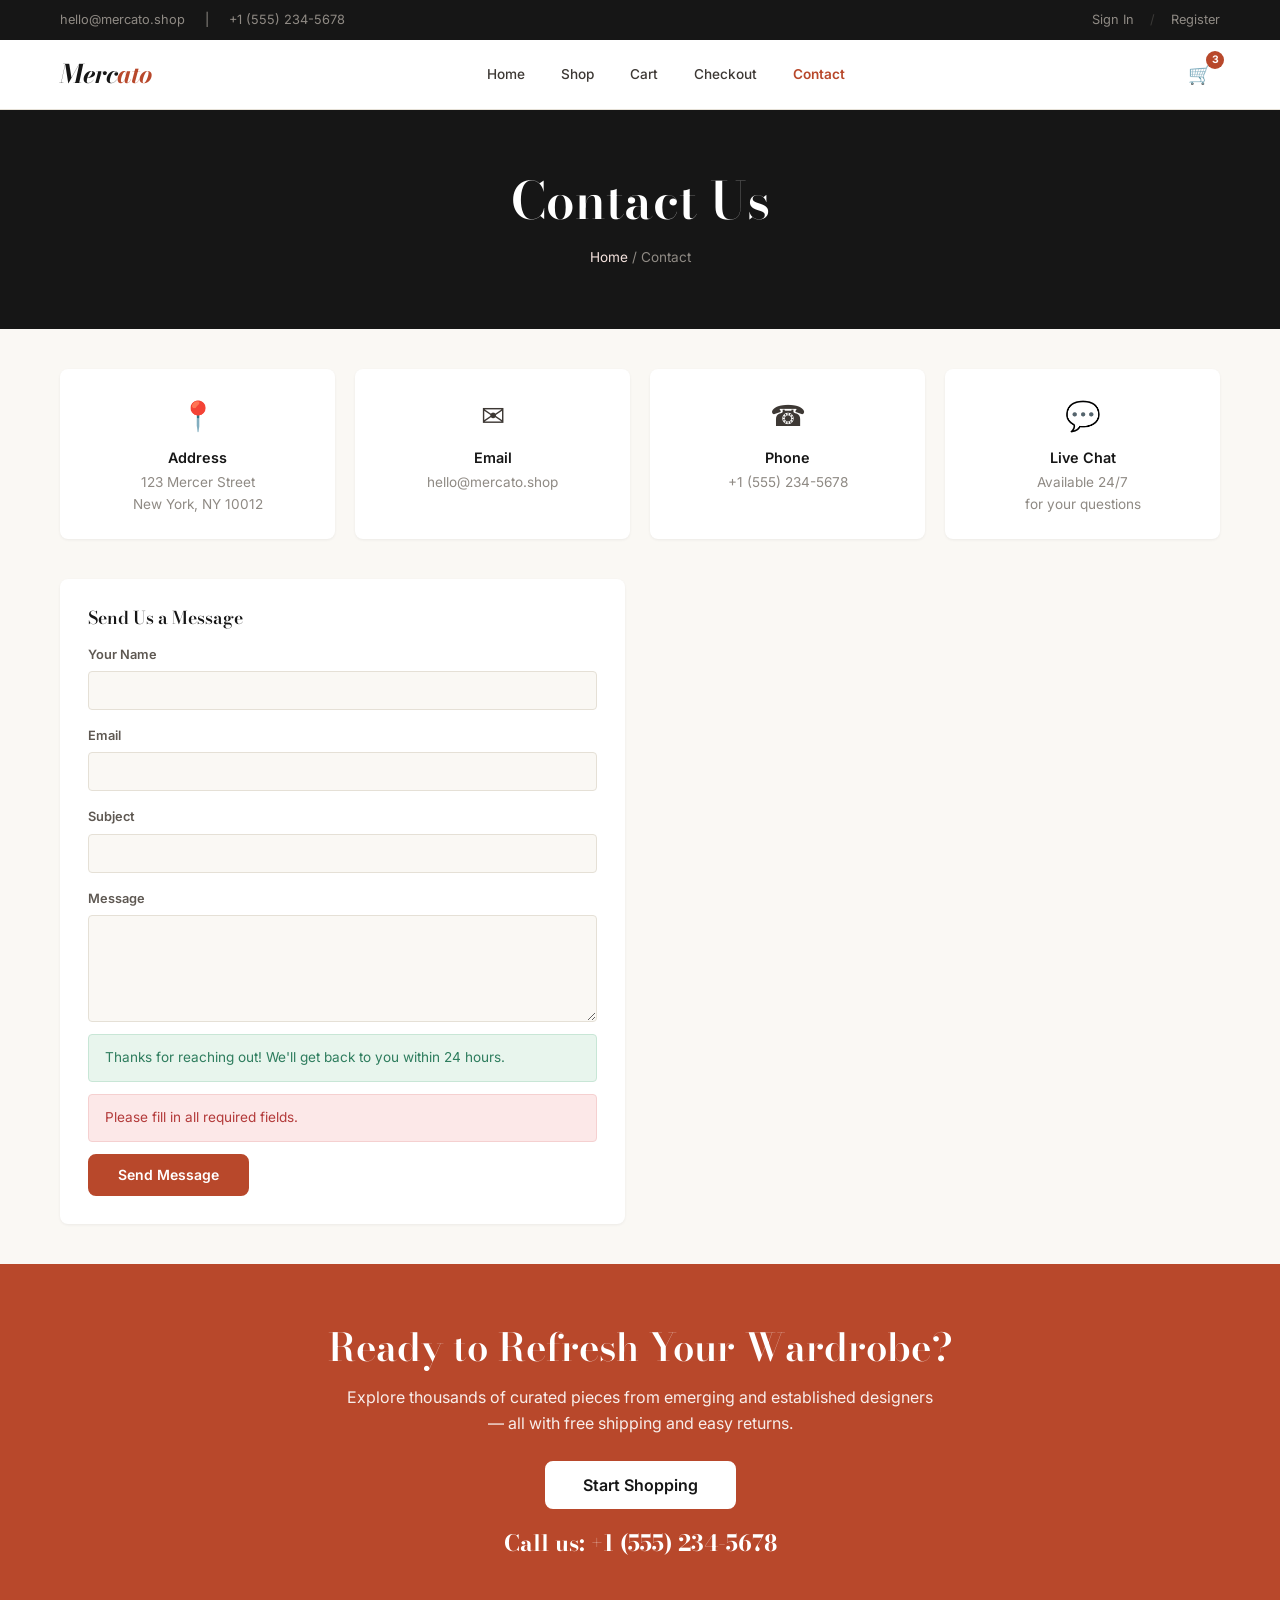
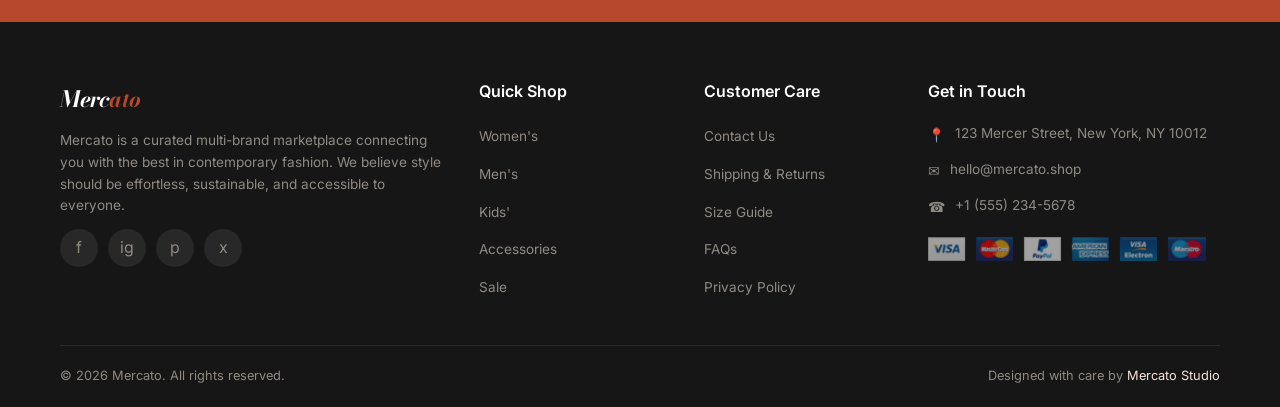
==== commit a7eb1efd: "v1.0.0" ====
--- a/contact.html
+++ b/contact.html
@@ -1,330 +1,189 @@
 <!DOCTYPE html>
 <html lang="en">
 <head>
-  <meta charset="UTF-8">
-  <meta name="viewport" content="width=device-width, initial-scale=1.0">
-  <meta name="description" content="MULTISHOP — Get in touch with our team. We're here to help with orders, returns, questions, and anything else you need.">
-  <title>Contact Us — MULTISHOP</title>
-  <link rel="stylesheet" href="assets/css/style.css">
+<meta charset="UTF-8">
+<meta name="viewport" content="width=device-width, initial-scale=1.0">
+<title>Contact Us — Mercato</title>
+<meta name="description" content="Get in touch with the Mercato team. Visit our store, call us, or send a message. We're here 24/7.">
+<link rel="icon" type="image/svg+xml" href="data:image/svg+xml,%3Csvg xmlns='http://www.w3.org/2000/svg' viewBox='0 0 32 32'%3E%3Crect width='32' height='32' rx='6' fill='%23b8482b'/%3E%3Ctext x='16' y='23' text-anchor='middle' fill='white' font-size='18' font-family='serif'%3EM%3C/text%3E%3C/svg%3E">
+<link rel="stylesheet" href="assets/css/style.css">
 </head>
-<body>
 
-<!-- ==================== HEADER ==================== -->
-<header class="header">
-  <div class="header__top">
-    <div class="container">
-      <span>Free shipping on orders over $50 &mdash; Use code <strong style="color:#fff">SHOP50</strong></span>
-      <div class="header__top-links">
-        <a href="about.html">About</a>
-        <a href="contact.html">Contact</a>
-        <a href="#">Track Order</a>
-      </div>
+<body id="top">
+
+<!-- Topbar -->
+<div class="topbar">
+  <div class="container">
+    <div class="topbar-left">
+      <a href="mailto:hello@mercato.shop">hello@mercato.shop</a>
+      <span class="sep">|</span>
+      <span>+1 (555) 234-5678</span>
+    </div>
+    <div class="topbar-right">
+      <a href="#">Sign In</a>
+      <span class="sep">/</span>
+      <a href="#">Register</a>
     </div>
   </div>
-  <div class="header__main">
-    <div class="container">
-      <button class="navbar__toggle" aria-label="Toggle navigation">
-        <span></span><span></span><span></span>
+</div>
+
+<!-- Header -->
+<header class="site-header">
+  <div class="container">
+    <a href="index.html" class="logo">Merc<span>ato</span></a>
+    <nav class="nav-links" id="navLinks">
+      <a href="index.html" class="nav-link">Home</a>
+      <a href="shop.html" class="nav-link">Shop</a>
+      <a href="cart.html" class="nav-link">Cart</a>
+      <a href="checkout.html" class="nav-link">Checkout</a>
+      <a href="contact.html" class="nav-link">Contact</a>
+    </nav>
+    <div class="header-actions">
+      <a href="cart.html" class="cart-icon" aria-label="Shopping cart">
+        &#x1F6D2;<span class="cart-count">3</span>
+      </a>
+      <button class="nav-toggle" id="navToggle" aria-label="Toggle menu" aria-expanded="false">
+        <span class="bar"></span>
+        <span class="bar"></span>
+        <span class="bar"></span>
       </button>
-      <a href="index.html" class="header__logo">MULTI<span>SHOP</span></a>
-      <form class="header__search" action="#" method="get" role="search">
-        <input type="search" placeholder="Search products, brands, categories..." aria-label="Search">
-        <button type="submit">Search</button>
-      </form>
-      <div class="header__actions">
-        <a href="#" class="header__action" aria-label="Account">
-          <svg viewBox="0 0 24 24" fill="none" stroke="currentColor" stroke-width="2"><path d="M20 21v-2a4 4 0 0 0-4-4H8a4 4 0 0 0-4 4v2"/><circle cx="12" cy="7" r="4"/></svg>
-          <span>Account</span>
-        </a>
-        <a href="#" class="header__action" aria-label="Wishlist">
-          <svg viewBox="0 0 24 24" fill="none" stroke="currentColor" stroke-width="2"><path d="M20.84 4.61a5.5 5.5 0 0 0-7.78 0L12 5.67l-1.06-1.06a5.5 5.5 0 0 0-7.78 7.78l1.06 1.06L12 21.23l7.78-7.78 1.06-1.06a5.5 5.5 0 0 0 0-7.78z"/></svg>
-          <span>Wishlist</span>
-        </a>
-        <a href="#" class="header__action header__action--cart" aria-label="Cart">
-          <svg viewBox="0 0 24 24" fill="none" stroke="currentColor" stroke-width="2"><circle cx="9" cy="21" r="1"/><circle cx="20" cy="21" r="1"/><path d="M1 1h4l2.68 13.39a2 2 0 0 0 2 1.61h9.72a2 2 0 0 0 2-1.61L23 6H6"/></svg>
-          <span class="header__cart-count">0</span>
-          <span>Cart</span>
-        </a>
-      </div>
     </div>
   </div>
-  <nav class="navbar" aria-label="Main navigation">
-    <div class="container">
-      <a href="index.html" class="navbar__link">Home</a>
-      <a href="shop.html" class="navbar__link">Shop</a>
-      <a href="shop.html" class="navbar__link" data-filter="deals">Today's Deals</a>
-      <a href="shop.html" class="navbar__link" data-filter="new">New Arrivals</a>
-      <a href="about.html" class="navbar__link">About</a>
-      <a href="contact.html" class="navbar__link active">Contact</a>
-      <a href="#" class="navbar__link navbar__link--highlight">Clearance</a>
-    </div>
-  </nav>
 </header>
 
-<!-- ==================== PAGE HERO ==================== -->
-<section class="page-hero">
+
+<main>
+
+<section class="page-banner">
   <div class="container">
     <h1>Contact Us</h1>
-    <p>Have a question, suggestion, or need help with an order? We're here for you.</p>
-    <nav class="breadcrumb" aria-label="Breadcrumb">
-      <a href="index.html">Home</a>
-      <span>/</span>
-      <strong>Contact</strong>
-    </nav>
+    <div class="crumb"><a href="index.html">Home</a> / Contact</div>
   </div>
 </section>
 
-<!-- ==================== CONTACT SECTION ==================== -->
-<section class="section">
+<section class="contact-section">
   <div class="container">
     <div class="contact-grid">
-
-      <!-- Left: Info Cards -->
-      <div>
-        <h3 style="margin-bottom:var(--space-sm)">Get in Touch</h3>
-        <p style="margin-bottom:var(--space-2xl)">Reach out through any of these channels and we'll get back to you within 24 hours.</p>
-
-        <div style="display:flex;flex-direction:column;gap:var(--space-md);">
-
-          <div class="contact-info-card reveal">
-            <div class="contact-info-card__icon">
-              <svg viewBox="0 0 24 24" fill="none" stroke="currentColor" stroke-width="2"><path d="M21 10c0 7-9 13-9 13s-9-6-9-13a9 9 0 0 1 18 0z"/><circle cx="12" cy="10" r="3"/></svg>
+      <div class="contact-card">
+        <span class="ico">&#x1F4CD;</span>
+        <h4>Address</h4>
+        <p>123 Mercer Street<br>New York, NY 10012</p>
+      </div>
+      <div class="contact-card">
+        <span class="ico">&#x2709;</span>
+        <h4>Email</h4>
+        <p><a href="mailto:hello@mercato.shop">hello@mercato.shop</a></p>
+      </div>
+      <div class="contact-card">
+        <span class="ico">&#x260E;</span>
+        <h4>Phone</h4>
+        <p>+1 (555) 234-5678</p>
+      </div>
+      <div class="contact-card">
+        <span class="ico">&#x1F4AC;</span>
+        <h4>Live Chat</h4>
+        <p>Available 24/7<br>for your questions</p>
+      </div>
+    </div>
+    <div class="contact-wrap">
+      <div class="checkout-form">
+        <h3>Send Us a Message</h3>
+        <form data-form>
+          <div class="form-grid">
+            <div class="form-field form-field--wide">
+              <label for="contactName">Your Name</label>
+              <input type="text" id="contactName" name="name" required>
             </div>
-            <div>
-              <h4>Visit Us</h4>
-              <p>123 Commerce Street<br>New York, NY 10001</p>
+            <div class="form-field form-field--wide">
+              <label for="contactEmail">Email</label>
+              <input type="email" id="contactEmail" name="email" required>
+            </div>
+            <div class="form-field form-field--wide">
+              <label for="contactSubject">Subject</label>
+              <input type="text" id="contactSubject" name="subject" required>
+            </div>
+            <div class="form-field form-field--wide">
+              <label for="contactMessage">Message</label>
+              <textarea id="contactMessage" name="message" rows="5" required></textarea>
             </div>
           </div>
-
-          <div class="contact-info-card reveal">
-            <div class="contact-info-card__icon">
-              <svg viewBox="0 0 24 24" fill="none" stroke="currentColor" stroke-width="2"><path d="M22 16.92v3a2 2 0 0 1-2.18 2 19.79 19.79 0 0 1-8.63-3.07 19.5 19.5 0 0 1-6-6 19.79 19.79 0 0 1-3.07-8.67A2 2 0 0 1 4.11 2h3a2 2 0 0 1 2 1.72 12.84 12.84 0 0 0 .7 2.81 2 2 0 0 1-.45 2.11L8.09 9.91a16 16 0 0 0 6 6l1.27-1.27a2 2 0 0 1 2.11-.45 12.84 12.84 0 0 0 2.81.7A2 2 0 0 1 22 16.92z"/></svg>
-            </div>
-            <div>
-              <h4>Call Us</h4>
-              <p>Mon-Fri: 8am - 8pm EST<br>Sat-Sun: 9am - 6pm EST</p>
-              <p style="margin-top:var(--space-xs);color:var(--navy-dark);font-weight:var(--fw-semibold)">+1 (555) 123-4567</p>
-            </div>
-          </div>
-
-          <div class="contact-info-card reveal">
-            <div class="contact-info-card__icon">
-              <svg viewBox="0 0 24 24" fill="none" stroke="currentColor" stroke-width="2"><path d="M4 4h16c1.1 0 2 .9 2 2v12c0 1.1-.9 2-2 2H4c-1.1 0-2-.9-2-2V6c0-1.1.9-2 2-2z"/><polyline points="22,6 12,13 2,6"/></svg>
-            </div>
-            <div>
-              <h4>Email Us</h4>
-              <p>General inquiries:<br><strong style="color:var(--navy-dark)">support@multishop.com</strong></p>
-              <p style="margin-top:var(--space-xs)">Press &amp; media:<br><strong style="color:var(--navy-dark)">press@multishop.com</strong></p>
-            </div>
-          </div>
-
-          <div class="contact-info-card reveal">
-            <div class="contact-info-card__icon">
-              <svg viewBox="0 0 24 24" fill="none" stroke="currentColor" stroke-width="2"><circle cx="12" cy="12" r="10"/><polyline points="12 6 12 12 16 14"/></svg>
-            </div>
-            <div>
-              <h4>Response Time</h4>
-              <p>We aim to respond to all inquiries within 24 hours on business days. Urgent order issues are prioritized.</p>
-            </div>
-          </div>
-
-        </div>
+          <div class="form-msg form-ok">Thanks for reaching out! We'll get back to you within 24 hours.</div>
+          <div class="form-msg form-err">Please fill in all required fields.</div>
+          <button type="submit" class="btn btn-primary" style="margin-top:12px">Send Message</button>
+        </form>
       </div>
-
-      <!-- Right: Contact Form -->
-      <div class="contact-form reveal">
-        <h3>Send Us a Message</h3>
-        <form data-form>
-          <div class="form-row">
-            <div class="form-group">
-              <label for="fname">First Name</label>
-              <input type="text" id="fname" name="fname" placeholder="John" required>
-            </div>
-            <div class="form-group">
-              <label for="lname">Last Name</label>
-              <input type="text" id="lname" name="lname" placeholder="Doe" required>
-            </div>
-          </div>
-          <div class="form-group">
-            <label for="email">Email Address</label>
-            <input type="email" id="email" name="email" placeholder="john@example.com" required>
-          </div>
-          <div class="form-group">
-            <label for="subject">Subject</label>
-            <select id="subject" name="subject" required>
-              <option value="">Select a topic...</option>
-              <option value="order">Order Issue</option>
-              <option value="return">Return or Exchange</option>
-              <option value="shipping">Shipping Question</option>
-              <option value="product">Product Inquiry</option>
-              <option value="account">Account Help</option>
-              <option value="other">Something Else</option>
-            </select>
-          </div>
-          <div class="form-group">
-            <label for="message">Message</label>
-            <textarea id="message" name="message" placeholder="Tell us how we can help..." required></textarea>
-          </div>
-          <button type="submit" class="btn btn--primary btn--lg btn--full" style="margin-top:var(--space-sm)">Send Message</button>
-        </form>
-        <div class="form-ok" role="alert">
-          Thank you for your message! We'll get back to you within 24 hours.
-        </div>
-        <div class="form-err" role="alert">
-          Please fill in all required fields correctly.
-        </div>
-      </div>
-
+      <iframe class="map-frame" src="https://www.openstreetmap.org/export/embed.html?bbox=-74.0060%2C40.7128%2C-73.9352%2C40.7614&amp;layer=mapnik&amp;marker=40.7282%2C-73.9706" title="Mercato store location map" loading="lazy"></iframe>
     </div>
   </div>
 </section>
 
-<!-- ==================== FAQ ==================== -->
-<section class="section section--gray">
-  <div class="container container--sm">
-    <div class="section-title reveal">
-      <span class="label">Frequently Asked</span>
-      <h2>Common Questions</h2>
-      <p>Quick answers to the things we hear most. Can't find what you need? Send us a message above.</p>
-    </div>
+</main>
 
-    <div style="display:flex;flex-direction:column;gap:var(--space-lg);">
-
-      <div class="contact-info-card reveal" style="flex-direction:column;gap:0">
-        <div style="display:flex;align-items:center;gap:var(--space-md)">
-          <div class="contact-info-card__icon" style="background:var(--navy)">
-            <svg viewBox="0 0 24 24" fill="none" stroke="currentColor" stroke-width="2"><path d="M6 9l6 6 6-6"/></svg>
-          </div>
-          <div>
-            <h4 style="margin:0">How long does shipping take?</h4>
-          </div>
-        </div>
-        <p style="margin:var(--space-md) 0 0;font-size:var(--text-sm)">Standard shipping takes 3-5 business days within the US. Express shipping (1-2 days) is available at checkout for $9.99. International orders typically arrive within 7-14 business days depending on your location.</p>
-      </div>
-
-      <div class="contact-info-card reveal" style="flex-direction:column;gap:0">
-        <div style="display:flex;align-items:center;gap:var(--space-md)">
-          <div class="contact-info-card__icon" style="background:var(--navy)">
-            <svg viewBox="0 0 24 24" fill="none" stroke="currentColor" stroke-width="2"><path d="M6 9l6 6 6-6"/></svg>
-          </div>
-          <div>
-            <h4 style="margin:0">What is your return policy?</h4>
-          </div>
-        </div>
-        <p style="margin:var(--space-md) 0 0;font-size:var(--text-sm)">We offer a 30-day return policy on most items. Items must be in their original condition with tags attached. Simply log into your account, go to Order History, and select the item you'd like to return. We'll provide a prepaid shipping label.</p>
-      </div>
-
-      <div class="contact-info-card reveal" style="flex-direction:column;gap:0">
-        <div style="display:flex;align-items:center;gap:var(--space-md)">
-          <div class="contact-info-card__icon" style="background:var(--navy)">
-            <svg viewBox="0 0 24 24" fill="none" stroke="currentColor" stroke-width="2"><path d="M6 9l6 6 6-6"/></svg>
-          </div>
-          <div>
-            <h4 style="margin:0">Do you ship internationally?</h4>
-          </div>
-        </div>
-        <p style="margin:var(--space-md) 0 0;font-size:var(--text-sm)">Yes! We ship to over 50 countries worldwide. International shipping rates are calculated at checkout based on destination and package weight. Note that customs duties and import taxes may apply depending on your country's regulations.</p>
-      </div>
-
-      <div class="contact-info-card reveal" style="flex-direction:column;gap:0">
-        <div style="display:flex;align-items:center;gap:var(--space-md)">
-          <div class="contact-info-card__icon" style="background:var(--navy)">
-            <svg viewBox="0 0 24 24" fill="none" stroke="currentColor" stroke-width="2"><path d="M6 9l6 6 6-6"/></svg>
-          </div>
-          <div>
-            <h4 style="margin:0">How can I track my order?</h4>
-          </div>
-        </div>
-        <p style="margin:var(--space-md) 0 0;font-size:var(--text-sm)">Once your order ships, you'll receive an email with a tracking number and link. You can also view your order status anytime by logging into your account and navigating to "My Orders" in the dashboard.</p>
-      </div>
-
-    </div>
+<section class="cta-section reveal">
+  <div class="container">
+    <h2>Ready to Refresh Your Wardrobe?</h2>
+    <p>Explore thousands of curated pieces from emerging and established designers — all with free shipping and easy returns.</p>
+    <a href="shop.html" class="btn btn-light btn-lg">Start Shopping</a>
+    <span class="cta-phone">Call us: +1 (555) 234-5678</span>
   </div>
 </section>
 
-<!-- ==================== MAP PLACEHOLDER ==================== -->
-<section class="section">
+
+<footer class="site-footer">
   <div class="container">
-    <div class="reveal" style="border-radius:var(--radius-lg);overflow:hidden;box-shadow:var(--shadow-md);aspect-ratio:21/9;background:var(--gray-100);display:flex;align-items:center;justify-content:center">
-      <div style="text-align:center;padding:var(--space-2xl)">
-        <div style="font-size:2.5rem;margin-bottom:var(--space-sm)">&#128205;</div>
-        <h4 style="margin-bottom:var(--space-xs)">Our Headquarters</h4>
-        <p style="margin:0">123 Commerce Street, New York, NY 10001</p>
-      </div>
-    </div>
-  </div>
-</section>
-
-<!-- ==================== NEWSLETTER ==================== -->
-<section class="section--red section newsletter">
-  <div class="container">
-    <div class="newsletter__inner reveal">
-      <div class="newsletter__text">
-        <h3>Stay in the Loop</h3>
-        <p>Get exclusive deals, new arrivals, and insider picks delivered to your inbox.</p>
-      </div>
-      <form class="newsletter__form" data-form>
-        <input type="email" placeholder="Enter your email address" required aria-label="Email address">
-        <button type="submit" class="btn btn--navy">Subscribe</button>
-      </form>
-    </div>
-  </div>
-</section>
-
-<!-- ==================== FOOTER ==================== -->
-<footer class="footer">
-  <div class="container">
-    <div class="footer__grid">
-      <div class="footer__brand">
-        <h3>MULTI<span>SHOP</span></h3>
-        <p>Your one-stop destination for everything you need. Thousands of products, hundreds of categories, one seamless shopping experience.</p>
-        <div class="footer__social">
-          <a href="#" aria-label="Facebook"><svg viewBox="0 0 24 24" fill="currentColor"><path d="M18 2h-3a5 5 0 0 0-5 5v3H7v4h3v8h4v-8h3l1-4h-4V7a1 1 0 0 1 1-1h3z"/></svg></a>
-          <a href="#" aria-label="Twitter"><svg viewBox="0 0 24 24" fill="currentColor"><path d="M22 4s-.7 2.1-2 3.4c1.6 10-9.4 17.3-18 11.6 2.2.1 4.4-.6 6-2C3 15.5.5 9.6 3 5c2.2 2.6 5.6 4.1 9 4-.9-4.2 4-6.6 7-3.8 1.1 0 3-1.2 3-1.2z"/></svg></a>
-          <a href="#" aria-label="Instagram"><svg viewBox="0 0 24 24" fill="none" stroke="currentColor" stroke-width="2"><rect x="2" y="2" width="20" height="20" rx="5" ry="5"/><path d="M16 11.37A4 4 0 1 1 12.63 8 4 4 0 0 1 16 11.37z"/><line x1="17.5" y1="6.5" x2="17.51" y2="6.5"/></svg></a>
-          <a href="#" aria-label="YouTube"><svg viewBox="0 0 24 24" fill="currentColor"><path d="M22.54 6.42a2.78 2.78 0 0 0-1.94-2C18.88 4 12 4 12 4s-6.88 0-8.6.46a2.78 2.78 0 0 0-1.94 2A29 29 0 0 0 1 11.75a29 29 0 0 0 .46 5.33A2.78 2.78 0 0 0 3.4 19.1c1.72.46 8.6.46 8.6.46s6.88 0 8.6-.46a2.78 2.78 0 0 0 1.94-2 29 29 0 0 0 .46-5.25 29 29 0 0 0-.46-5.43z"/><polygon points="9.75 15.02 15.5 11.75 9.75 8.48 9.75 15.02" fill="white"/></svg></a>
+    <div class="footer-grid">
+      <div class="footer-col">
+        <a href="index.html" class="logo" style="font-size:1.4rem;color:#fff;margin-bottom:12px;display:inline-block">Merc<span style="color:var(--clr-accent)">ato</span></a>
+        <p>Mercato is a curated multi-brand marketplace connecting you with the best in contemporary fashion. We believe style should be effortless, sustainable, and accessible to everyone.</p>
+        <div class="footer-social">
+          <a href="#" aria-label="Facebook">f</a>
+          <a href="#" aria-label="Instagram">ig</a>
+          <a href="#" aria-label="Pinterest">p</a>
+          <a href="#" aria-label="Twitter">x</a>
         </div>
       </div>
-      <div class="footer__col">
-        <h4>Quick Links</h4>
-        <ul>
-          <li><a href="shop.html">Shop All</a></li>
-          <li><a href="#">New Arrivals</a></li>
-          <li><a href="#">Best Sellers</a></li>
-          <li><a href="#">Sale Items</a></li>
-          <li><a href="#">Gift Cards</a></li>
+      <div class="footer-col">
+        <h3>Quick Shop</h3>
+        <ul class="footer-links">
+          <li><a href="shop.html">Women's</a></li>
+          <li><a href="shop.html">Men's</a></li>
+          <li><a href="shop.html">Kids'</a></li>
+          <li><a href="shop.html">Accessories</a></li>
+          <li><a href="shop.html">Sale</a></li>
         </ul>
       </div>
-      <div class="footer__col">
-        <h4>Customer Service</h4>
-        <ul>
+      <div class="footer-col">
+        <h3>Customer Care</h3>
+        <ul class="footer-links">
           <li><a href="contact.html">Contact Us</a></li>
-          <li><a href="#">Shipping Info</a></li>
-          <li><a href="#">Returns &amp; Exchanges</a></li>
-          <li><a href="#">FAQ</a></li>
-          <li><a href="#">Order Tracking</a></li>
-        </ul>
-      </div>
-      <div class="footer__col">
-        <h4>Company</h4>
-        <ul>
-          <li><a href="about.html">About Us</a></li>
-          <li><a href="#">Careers</a></li>
-          <li><a href="#">Press</a></li>
-          <li><a href="#">Affiliate Program</a></li>
+          <li><a href="#">Shipping &amp; Returns</a></li>
+          <li><a href="#">Size Guide</a></li>
+          <li><a href="#">FAQs</a></li>
           <li><a href="#">Privacy Policy</a></li>
         </ul>
       </div>
+      <div class="footer-col">
+        <h3>Get in Touch</h3>
+        <ul class="footer-contact">
+          <li><span class="ico">&#x1F4CD;</span> 123 Mercer Street, New York, NY 10012</li>
+          <li><span class="ico">&#x2709;</span> hello@mercato.shop</li>
+          <li><span class="ico">&#x260E;</span> +1 (555) 234-5678</li>
+        </ul>
+        <div class="footer-payments">
+          <img src="assets/img/img-payments.png" alt="Accepted payment methods">
+        </div>
+      </div>
     </div>
-    <div class="footer__bottom">
-      <p>&copy; <span data-year></span> MULTISHOP. All rights reserved.</p>
-      <div class="footer__payments">
-        <img src="assets/img/payments.png" alt="Accepted payment methods">
-      </div>
+    <div class="footer-bottom">
+      <span>&copy; <span data-year>2026</span> Mercato. All rights reserved.</span>
+      <span>Designed with care by <a href="#">Mercato Studio</a></span>
     </div>
   </div>
 </footer>
 
+<!-- Back to Top -->
+<button class="back-to-top" id="backToTop" aria-label="Back to top">&#x2191;</button>
+
 <script src="assets/js/main.js"></script>
 </body>
 </html>
--- a/assets/css/style.css
+++ b/assets/css/style.css
@@ -1,1672 +1,963 @@
-/* ================================================
-   MULTISHOP — Multi-Category E-Commerce Store
-   Design System & Component Library
-   ================================================ */
-
-@import url('https://fonts.googleapis.com/css2?family=Poppins:wght@400;500;600;700;800;900&family=Inter:wght@300;400;500;600;700&display=swap');
-
-/* ---------- DESIGN TOKENS ---------- */
+/* ============================================
+   Mercato — Multi-Brand Fashion Marketplace
+   ============================================ */
+
+/* ---- Google Fonts ---- */
+@import url('https://fonts.googleapis.com/css2?family=Bodoni+Moda:ital,opsz,wght@0,6..12,400;0,6..12,500;0,6..12,600;0,6..12,700;1,6..12,400;1,6..12,500&family=Inter:wght@400;500;600;700&display=swap');
+
+/* ---- Custom Properties ---- */
 :root {
-  /* Brand Colors */
-  --red: #DC2626;
-  --red-dark: #B91C1C;
-  --red-light: #FEE2E2;
-  --navy: #1E293B;
-  --navy-dark: #0F172A;
-  --navy-light: #334155;
-  --white: #FFFFFF;
-  --gray-50: #F9FAFB;
-  --gray-100: #F3F4F6;
-  --gray-200: #E5E7EB;
-  --gray-300: #D1D5DB;
-  --gray-400: #9CA3AF;
-  --gray-500: #6B7280;
-  --gray-600: #4B5563;
-  --gray-700: #374151;
-  --gray-800: #1F2937;
-  --gray-900: #111827;
-  --black: #000000;
-  --success: #16A34A;
-  --success-bg: #F0FDF4;
-  --warning: #F59E0B;
-  --error: #DC2626;
-
-  /* Typography */
-  --font-heading: 'Poppins', -apple-system, BlinkMacSystemFont, sans-serif;
-  --font-body: 'Inter', -apple-system, BlinkMacSystemFont, sans-serif;
-
-  /* Font Sizes (clamp-based fluid scale) */
-  --text-xs: clamp(0.7rem, 0.65rem + 0.25vw, 0.75rem);
-  --text-sm: clamp(0.8rem, 0.75rem + 0.25vw, 0.875rem);
-  --text-base: clamp(0.9rem, 0.85rem + 0.25vw, 1rem);
-  --text-lg: clamp(1rem, 0.9rem + 0.5vw, 1.125rem);
-  --text-xl: clamp(1.1rem, 1rem + 0.5vw, 1.25rem);
-  --text-2xl: clamp(1.3rem, 1.1rem + 1vw, 1.5rem);
-  --text-3xl: clamp(1.6rem, 1.3rem + 1.5vw, 2rem);
-  --text-4xl: clamp(2rem, 1.5rem + 2.5vw, 2.75rem);
-  --text-5xl: clamp(2.5rem, 1.8rem + 3.5vw, 3.5rem);
-
-  /* Font Weights */
-  --fw-regular: 400;
-  --fw-medium: 500;
-  --fw-semibold: 600;
-  --fw-bold: 700;
-  --fw-extrabold: 800;
-
-  /* Spacing */
-  --space-xs: 0.25rem;
-  --space-sm: 0.5rem;
-  --space-md: 1rem;
-  --space-lg: 1.5rem;
-  --space-xl: 2rem;
-  --space-2xl: 3rem;
-  --space-3xl: 4rem;
-  --space-4xl: 6rem;
-  --space-section: clamp(4rem, 3rem + 5vw, 7rem);
-
-  /* Layout */
+  --clr-black: #161616;
+  --clr-ivory: #faf8f4;
+  --clr-card: #ffffff;
+  --clr-line: #e5e0d6;
+  --clr-line-strong: #d4cdc0;
+  --clr-accent: #b8482b;
+  --clr-accent-deep: #8f301a;
+  --clr-accent-soft: #f5e3de;
+  --clr-text: #3d3834;
+  --clr-text-lite: #5e5852;
+  --clr-muted: #8f8a84;
+  --clr-ok: #2e7d5e;
+  --clr-err: #b33a3a;
+  --clr-overlay: rgba(22,22,22,0.55);
+  --clr-overlay-dark: rgba(22,22,22,0.75);
+  --ff-display: 'Bodoni Moda', Georgia, serif;
+  --ff-body: 'Inter', -apple-system, BlinkMacSystemFont, 'Segoe UI', sans-serif;
   --container: 1200px;
-  --container-sm: 960px;
-  --container-xs: 720px;
-  --radius-sm: 6px;
-  --radius-md: 10px;
-  --radius-lg: 16px;
-  --radius-xl: 24px;
-  --radius-full: 9999px;
-
-  /* Shadows */
-  --shadow-sm: 0 1px 3px rgba(0,0,0,0.06), 0 1px 2px rgba(0,0,0,0.04);
-  --shadow-md: 0 4px 12px rgba(0,0,0,0.07), 0 2px 4px rgba(0,0,0,0.04);
-  --shadow-lg: 0 10px 30px rgba(0,0,0,0.09), 0 4px 8px rgba(0,0,0,0.04);
-  --shadow-xl: 0 20px 50px rgba(0,0,0,0.12);
-  --shadow-card: 0 2px 8px rgba(0,0,0,0.06);
-  --shadow-card-hover: 0 8px 24px rgba(0,0,0,0.12);
-
-  /* Transitions */
-  --ease: cubic-bezier(0.4, 0, 0.2, 1);
-  --ease-spring: cubic-bezier(0.34, 1.56, 0.64, 1);
-  --duration-fast: 150ms;
-  --duration-normal: 250ms;
-  --duration-slow: 400ms;
-
-  /* Z-index scale */
-  --z-base: 1;
-  --z-dropdown: 100;
-  --z-sticky: 200;
-  --z-nav: 500;
-  --z-modal: 1000;
-}
-
-/* ---------- RESET & BASE ---------- */
-*,
-*::before,
-*::after {
-  box-sizing: border-box;
-  margin: 0;
-  padding: 0;
-}
-
-html {
-  scroll-behavior: smooth;
-  -webkit-text-size-adjust: 100%;
-  text-size-adjust: 100%;
-}
-
-body {
-  font-family: var(--font-body);
-  font-size: var(--text-base);
-  line-height: 1.65;
-  color: var(--gray-800);
-  background: var(--white);
-  -webkit-font-smoothing: antialiased;
-  -moz-osx-font-smoothing: grayscale;
-  overflow-x: hidden;
-}
-
-img {
-  max-width: 100%;
-  height: auto;
-  display: block;
-}
-
-a {
-  color: inherit;
-  text-decoration: none;
-}
-
-ul, ol {
-  list-style: none;
-}
-
-button {
-  font: inherit;
-  cursor: pointer;
-  border: none;
-  background: none;
-}
-
-input, textarea, select {
-  font: inherit;
-  border: 1px solid var(--gray-200);
-  border-radius: var(--radius-sm);
-  padding: 0.75rem 1rem;
-  width: 100%;
-  background: var(--white);
-  transition: border-color var(--duration-normal) var(--ease);
-}
-
-input:focus, textarea:focus, select:focus {
-  outline: none;
-  border-color: var(--red);
-  box-shadow: 0 0 0 3px var(--red-light);
-}
-
-/* ---------- TYPOGRAPHY ---------- */
-h1, h2, h3, h4, h5, h6 {
-  font-family: var(--font-heading);
-  font-weight: var(--fw-bold);
-  line-height: 1.2;
-  color: var(--navy-dark);
-}
-
-h1 { font-size: var(--text-5xl); }
-h2 { font-size: var(--text-4xl); }
-h3 { font-size: var(--text-3xl); }
-h4 { font-size: var(--text-2xl); }
-h5 { font-size: var(--text-xl); }
-h6 { font-size: var(--text-lg); }
-
-p {
-  margin-bottom: var(--space-md);
-  color: var(--gray-600);
-}
-
-.label {
-  display: inline-block;
-  font-family: var(--font-heading);
-  font-size: var(--text-xs);
-  font-weight: var(--fw-semibold);
-  text-transform: uppercase;
-  letter-spacing: 0.08em;
-  color: var(--red);
-}
-
-.section-title {
-  text-align: center;
-  margin-bottom: var(--space-3xl);
-}
-
-.section-title .label {
-  margin-bottom: var(--space-sm);
-  display: block;
-}
-
-.section-title h2 {
-  margin-bottom: var(--space-md);
-}
-
-.section-title p {
-  max-width: 560px;
-  margin-inline: auto;
-  color: var(--gray-500);
-  font-size: var(--text-lg);
-}
-
-/* ---------- LAYOUT ---------- */
-.container {
-  width: min(100% - 2rem, var(--container));
-  margin-inline: auto;
-}
-
-.container--sm {
-  max-width: var(--container-sm);
-}
-
-.container--xs {
-  max-width: var(--container-xs);
-}
-
-.grid {
-  display: grid;
-  gap: var(--space-xl);
-}
-
-.grid-2 { grid-template-columns: repeat(2, 1fr); }
-.grid-3 { grid-template-columns: repeat(3, 1fr); }
-.grid-4 { grid-template-columns: repeat(4, 1fr); }
-
-.flex-center {
-  display: flex;
-  align-items: center;
-  justify-content: center;
-}
-
-.flex-between {
-  display: flex;
-  align-items: center;
-  justify-content: space-between;
-}
-
-.section {
-  padding: var(--space-section) 0;
-}
-
-.section--gray {
-  background: var(--gray-50);
-}
-
-.section--navy {
-  background: var(--navy);
-  color: var(--white);
-}
-
-.section--navy h2,
-.section--navy h3,
-.section--navy h4 {
-  color: var(--white);
-}
-
-.section--navy p {
-  color: var(--gray-300);
-}
-
-.section--red {
-  background: var(--red);
-  color: var(--white);
-}
-
-.section--red h2,
-.section--red h3 {
-  color: var(--white);
-}
-
-/* ---------- BUTTONS ---------- */
-.btn {
-  display: inline-flex;
-  align-items: center;
-  justify-content: center;
-  gap: var(--space-sm);
-  font-family: var(--font-heading);
-  font-size: var(--text-sm);
-  font-weight: var(--fw-semibold);
-  padding: 0.8rem 1.8rem;
-  border-radius: var(--radius-sm);
-  transition: all var(--duration-normal) var(--ease);
-  white-space: nowrap;
-  border: 2px solid transparent;
-}
-
-.btn--primary {
-  background: var(--red);
-  color: var(--white);
-  border-color: var(--red);
-}
-
-.btn--primary:hover {
-  background: var(--red-dark);
-  border-color: var(--red-dark);
-  transform: translateY(-2px);
-  box-shadow: 0 6px 20px rgba(220, 38, 38, 0.35);
-}
-
-.btn--outline {
-  background: transparent;
-  color: var(--white);
-  border-color: var(--white);
-}
-
-.btn--outline:hover {
-  background: var(--white);
-  color: var(--navy);
-  transform: translateY(-2px);
-}
-
-.btn--navy {
-  background: var(--navy);
-  color: var(--white);
-  border-color: var(--navy);
-}
-
-.btn--navy:hover {
-  background: var(--navy-dark);
-  border-color: var(--navy-dark);
-  transform: translateY(-2px);
-}
-
-.btn--ghost {
-  background: transparent;
-  color: var(--red);
-  border-color: var(--gray-200);
-}
-
-.btn--ghost:hover {
-  border-color: var(--red);
-  background: var(--red-light);
-}
-
-.btn--sm {
-  padding: 0.55rem 1.2rem;
-  font-size: var(--text-xs);
-}
-
-.btn--lg {
-  padding: 1rem 2.4rem;
-  font-size: var(--text-base);
-}
-
-.btn--full {
-  width: 100%;
-}
-
-/* ---------- BADGES & TAGS ---------- */
-.badge {
-  display: inline-block;
-  padding: 0.2rem 0.6rem;
-  font-family: var(--font-heading);
-  font-size: var(--text-xs);
-  font-weight: var(--fw-semibold);
-  border-radius: var(--radius-full);
-  text-transform: uppercase;
-  letter-spacing: 0.04em;
-}
-
-.badge--sale {
-  background: var(--red);
-  color: var(--white);
-}
-
-.badge--new {
-  background: var(--navy);
-  color: var(--white);
-}
-
-.badge--hot {
-  background: var(--warning);
-  color: var(--black);
-}
-
-/* ---------- HEADER / NAVBAR ---------- */
-.header {
-  position: sticky;
-  top: 0;
-  z-index: var(--z-nav);
-  background: var(--white);
-  box-shadow: var(--shadow-sm);
-}
-
-.header__top {
-  background: var(--navy);
-  color: var(--gray-300);
-  font-size: var(--text-xs);
-  padding: 0.45rem 0;
-}
-
-.header__top .container {
-  display: flex;
-  align-items: center;
-  justify-content: space-between;
-}
-
-.header__top a {
-  color: var(--gray-300);
-  transition: color var(--duration-fast) var(--ease);
-}
-
-.header__top a:hover {
-  color: var(--white);
-}
-
-.header__top-links {
-  display: flex;
-  gap: var(--space-lg);
-}
-
-.header__main {
-  padding: 0.75rem 0;
-}
-
-.header__main .container {
-  display: flex;
-  align-items: center;
-  justify-content: space-between;
-  gap: var(--space-xl);
-}
-
-.header__logo {
-  font-family: var(--font-heading);
-  font-size: var(--text-2xl);
-  font-weight: var(--fw-extrabold);
-  color: var(--navy-dark);
-  display: flex;
-  align-items: center;
-  gap: var(--space-xs);
-}
-
-.header__logo span {
-  color: var(--red);
-}
-
-.header__search {
-  flex: 1;
-  max-width: 480px;
-  display: flex;
-  border: 2px solid var(--gray-200);
-  border-radius: var(--radius-sm);
-  overflow: hidden;
-  transition: border-color var(--duration-normal) var(--ease);
-}
-
-.header__search:focus-within {
-  border-color: var(--red);
-}
-
-.header__search input {
-  border: none;
-  border-radius: 0;
-  padding: 0.7rem 1rem;
-  flex: 1;
-}
-
-.header__search input:focus {
-  box-shadow: none;
-}
-
-.header__search button {
-  background: var(--red);
-  color: var(--white);
-  padding: 0.7rem 1.2rem;
-  font-size: var(--text-sm);
-  font-weight: var(--fw-semibold);
-  transition: background var(--duration-fast) var(--ease);
-}
-
-.header__search button:hover {
-  background: var(--red-dark);
-}
-
-.header__actions {
-  display: flex;
-  align-items: center;
-  gap: var(--space-lg);
-}
-
-.header__action {
-  display: flex;
-  flex-direction: column;
-  align-items: center;
-  gap: 2px;
-  color: var(--gray-600);
-  font-size: var(--text-xs);
-  font-weight: var(--fw-medium);
-  transition: color var(--duration-fast) var(--ease);
-  position: relative;
-}
-
-.header__action:hover {
-  color: var(--red);
-}
-
-.header__action svg {
-  width: 22px;
-  height: 22px;
-}
-
-.header__cart-count {
-  position: absolute;
-  top: -5px;
-  right: -8px;
-  background: var(--red);
-  color: var(--white);
-  font-size: 10px;
-  font-weight: var(--fw-bold);
-  width: 18px;
-  height: 18px;
-  border-radius: var(--radius-full);
-  display: flex;
-  align-items: center;
-  justify-content: center;
-  line-height: 1;
-}
-
-/* Navbar */
-.navbar {
-  background: var(--white);
-  border-top: 1px solid var(--gray-100);
-}
-
-.navbar .container {
-  display: flex;
-  align-items: center;
-  gap: 0;
-}
-
-.navbar__link {
-  font-family: var(--font-heading);
-  font-size: var(--text-sm);
-  font-weight: var(--fw-medium);
-  color: var(--gray-700);
-  padding: 0.9rem 1.3rem;
-  position: relative;
-  transition: color var(--duration-fast) var(--ease);
-}
-
-.navbar__link::after {
-  content: '';
-  position: absolute;
-  bottom: 0;
-  left: 1.3rem;
-  right: 1.3rem;
-  height: 3px;
-  background: var(--red);
-  border-radius: var(--radius-full);
-  transform: scaleX(0);
-  transition: transform var(--duration-normal) var(--ease);
-}
-
-.navbar__link:hover,
-.navbar__link.active {
-  color: var(--red);
-}
-
-.navbar__link:hover::after,
-.navbar__link.active::after {
-  transform: scaleX(1);
-}
-
-.navbar__link--highlight {
-  color: var(--red);
-  font-weight: var(--fw-semibold);
-}
-
-.navbar__toggle {
-  display: none;
-  width: 36px;
-  height: 36px;
-  flex-direction: column;
-  align-items: center;
-  justify-content: center;
-  gap: 5px;
-}
-
-.navbar__toggle span {
-  display: block;
-  width: 22px;
-  height: 2px;
-  background: var(--navy-dark);
-  border-radius: 2px;
-  transition: all var(--duration-normal) var(--ease);
-}
-
-/* ---------- HERO ---------- */
-.hero {
-  position: relative;
-  overflow: hidden;
-  background: var(--navy);
-}
-
-.hero__slide {
-  position: relative;
-  min-height: 540px;
-  display: flex;
-  align-items: center;
-}
-
-.hero__bg {
-  position: absolute;
-  inset: 0;
-  background-size: cover;
-  background-position: center;
-  opacity: 0.55;
-}
-
-.hero__overlay {
-  position: absolute;
-  inset: 0;
-  background: linear-gradient(135deg, rgba(15,23,42,0.85) 0%, rgba(30,41,59,0.4) 100%);
-}
-
-.hero__content {
-  position: relative;
-  z-index: 2;
-  max-width: 600px;
-  padding: var(--space-4xl) 0;
-}
-
-.hero__content .label {
-  color: var(--red-light);
-  margin-bottom: var(--space-md);
-  display: inline-block;
-}
-
-.hero__content h1 {
-  color: var(--white);
-  margin-bottom: var(--space-lg);
-  line-height: 1.1;
-}
-
-.hero__content p {
-  color: var(--gray-300);
-  font-size: var(--text-lg);
-  margin-bottom: var(--space-2xl);
-  max-width: 460px;
-}
-
-.hero__btns {
-  display: flex;
-  gap: var(--space-md);
-  flex-wrap: wrap;
-}
-
-.hero__indicators {
-  position: absolute;
-  bottom: var(--space-2xl);
-  left: 50%;
-  transform: translateX(-50%);
-  display: flex;
-  gap: var(--space-sm);
-  z-index: 3;
-}
-
-.hero__dot {
-  width: 12px;
-  height: 12px;
-  border-radius: var(--radius-full);
-  background: rgba(255,255,255,0.4);
-  border: none;
-  cursor: pointer;
-  transition: all var(--duration-normal) var(--ease);
-}
-
-.hero__dot.active {
-  background: var(--red);
-  width: 32px;
-}
-
-/* ---------- CATEGORIES ---------- */
-.category-card {
-  position: relative;
-  border-radius: var(--radius-lg);
-  overflow: hidden;
-  aspect-ratio: 4/3;
-  cursor: pointer;
-}
-
-.category-card img {
-  width: 100%;
-  height: 100%;
-  object-fit: cover;
-  transition: transform var(--duration-slow) var(--ease);
-}
-
-.category-card:hover img {
-  transform: scale(1.08);
-}
-
-.category-card__overlay {
-  position: absolute;
-  inset: 0;
-  background: linear-gradient(to top, rgba(15,23,42,0.82) 0%, transparent 60%);
-  display: flex;
-  flex-direction: column;
-  justify-content: flex-end;
-  padding: var(--space-xl);
-}
-
-.category-card__overlay h3 {
-  color: var(--white);
-  font-size: var(--text-2xl);
-  margin-bottom: var(--space-xs);
-}
-
-.category-card__overlay span {
-  color: var(--gray-300);
-  font-size: var(--text-sm);
-}
-
-.category-card__overlay .btn {
-  margin-top: var(--space-md);
-  align-self: flex-start;
-}
-
-/* ---------- PRODUCT CARDS ---------- */
-.product-card {
-  background: var(--white);
-  border-radius: var(--radius-md);
-  overflow: hidden;
-  box-shadow: var(--shadow-card);
-  transition: all var(--duration-normal) var(--ease);
-  position: relative;
-}
-
-.product-card:hover {
-  box-shadow: var(--shadow-card-hover);
-  transform: translateY(-4px);
-}
-
-.product-card__img {
-  position: relative;
-  aspect-ratio: 1;
-  overflow: hidden;
-  background: var(--gray-100);
-}
-
-.product-card__img img {
-  width: 100%;
-  height: 100%;
-  object-fit: cover;
-  transition: transform var(--duration-slow) var(--ease);
-}
-
-.product-card:hover .product-card__img img {
-  transform: scale(1.06);
-}
-
-.product-card__badges {
-  position: absolute;
-  top: var(--space-md);
-  left: var(--space-md);
-  display: flex;
-  flex-direction: column;
-  gap: var(--space-xs);
-}
-
-.product-card__actions {
-  position: absolute;
-  top: var(--space-md);
-  right: var(--space-md);
-  display: flex;
-  flex-direction: column;
-  gap: var(--space-xs);
-  opacity: 0;
-  transform: translateX(10px);
-  transition: all var(--duration-normal) var(--ease);
-}
-
-.product-card:hover .product-card__actions {
-  opacity: 1;
-  transform: translateX(0);
-}
-
-.product-card__action-btn {
-  width: 36px;
-  height: 36px;
-  background: var(--white);
-  border-radius: var(--radius-full);
-  display: flex;
-  align-items: center;
-  justify-content: center;
-  box-shadow: var(--shadow-md);
-  transition: all var(--duration-fast) var(--ease);
-}
-
-.product-card__action-btn:hover {
-  background: var(--red);
-  color: var(--white);
-}
-
-.product-card__action-btn svg {
-  width: 16px;
-  height: 16px;
-}
-
-.product-card__body {
-  padding: var(--space-lg);
-}
-
-.product-card__category {
-  font-size: var(--text-xs);
-  text-transform: uppercase;
-  letter-spacing: 0.06em;
-  color: var(--gray-400);
-  font-weight: var(--fw-medium);
-  margin-bottom: var(--space-xs);
-}
-
-.product-card__title {
-  font-family: var(--font-heading);
-  font-size: var(--text-base);
-  font-weight: var(--fw-semibold);
-  color: var(--navy-dark);
-  margin-bottom: var(--space-sm);
-  line-height: 1.35;
-}
-
-.product-card__rating {
-  display: flex;
-  align-items: center;
-  gap: var(--space-xs);
-  margin-bottom: var(--space-sm);
-}
-
-.product-card__stars {
-  display: flex;
-  gap: 1px;
-  color: var(--warning);
-}
-
-.product-card__stars svg {
-  width: 14px;
-  height: 14px;
-  fill: currentColor;
-}
-
-.product-card__stars svg.empty {
-  fill: var(--gray-300);
-}
-
-.product-card__review-count {
-  font-size: var(--text-xs);
-  color: var(--gray-400);
-}
-
-.product-card__footer {
-  display: flex;
-  align-items: center;
-  justify-content: space-between;
-}
-
-.product-card__price {
-  font-family: var(--font-heading);
-  font-size: var(--text-xl);
-  font-weight: var(--fw-bold);
-  color: var(--red);
-}
-
-.product-card__price--old {
-  font-size: var(--text-sm);
-  color: var(--gray-400);
-  text-decoration: line-through;
-  font-weight: var(--fw-regular);
-  margin-left: var(--space-sm);
-}
-
-.product-card__add-btn {
-  width: 40px;
-  height: 40px;
-  background: var(--navy);
-  color: var(--white);
-  border-radius: var(--radius-full);
-  display: flex;
-  align-items: center;
-  justify-content: center;
-  transition: all var(--duration-fast) var(--ease);
-}
-
-.product-card__add-btn:hover {
-  background: var(--red);
-  transform: scale(1.1);
-}
-
-.product-card__add-btn svg {
-  width: 18px;
-  height: 18px;
-}
-
-/* ---------- FILTER TABS ---------- */
-.filter-tabs {
-  display: flex;
-  flex-wrap: wrap;
-  gap: var(--space-sm);
-  margin-bottom: var(--space-2xl);
-  justify-content: center;
-}
-
-.filter-tab {
-  font-family: var(--font-heading);
-  font-size: var(--text-sm);
-  font-weight: var(--fw-medium);
-  padding: 0.6rem 1.4rem;
-  border-radius: var(--radius-full);
-  border: 2px solid var(--gray-200);
-  color: var(--gray-600);
-  background: var(--white);
-  transition: all var(--duration-normal) var(--ease);
-}
-
-.filter-tab:hover {
-  border-color: var(--red);
-  color: var(--red);
-}
-
-.filter-tab.active {
-  background: var(--red);
-  border-color: var(--red);
-  color: var(--white);
-}
-
-/* ---------- PROMO / OFFER BANNER ---------- */
-.offer-banner {
-  position: relative;
-  border-radius: var(--radius-lg);
-  overflow: hidden;
-  min-height: 320px;
-  display: flex;
-  align-items: center;
-}
-
-.offer-banner__bg {
-  position: absolute;
-  inset: 0;
-  background-size: cover;
-  background-position: center;
-}
-
-.offer-banner__content {
-  position: relative;
-  z-index: 2;
-  padding: var(--space-3xl);
-  max-width: 480px;
-}
-
-.offer-banner__content h2 {
-  color: var(--white);
-  margin-bottom: var(--space-md);
-}
-
-.offer-banner__content p {
-  color: var(--gray-200);
-  margin-bottom: var(--space-xl);
-}
-
-/* ---------- TESTIMONIALS ---------- */
-.testimonial-card {
-  background: var(--white);
-  border-radius: var(--radius-lg);
-  padding: var(--space-2xl);
-  box-shadow: var(--shadow-card);
-  position: relative;
-}
-
-.testimonial-card__quote {
-  font-size: 3rem;
-  color: var(--red-light);
-  font-family: Georgia, serif;
-  line-height: 1;
-  margin-bottom: var(--space-md);
-}
-
-.testimonial-card__text {
-  font-size: var(--text-base);
-  color: var(--gray-600);
-  line-height: 1.7;
-  margin-bottom: var(--space-lg);
-  font-style: italic;
-}
-
-.testimonial-card__author {
-  display: flex;
-  align-items: center;
-  gap: var(--space-md);
-}
-
-.testimonial-card__avatar {
-  width: 52px;
-  height: 52px;
-  border-radius: var(--radius-full);
-  object-fit: cover;
-  border: 3px solid var(--red-light);
-}
-
-.testimonial-card__name {
-  font-family: var(--font-heading);
-  font-size: var(--text-sm);
-  font-weight: var(--fw-semibold);
-  color: var(--navy-dark);
-}
-
-.testimonial-card__role {
-  font-size: var(--text-xs);
-  color: var(--gray-400);
-}
-
-/* ---------- NEWSLETTER ---------- */
-.newsletter {
-  position: relative;
-  overflow: hidden;
-}
-
-.newsletter__inner {
-  display: flex;
-  align-items: center;
-  justify-content: space-between;
-  gap: var(--space-3xl);
-  flex-wrap: wrap;
-}
-
-.newsletter__text h3 {
-  color: var(--white);
-  margin-bottom: var(--space-sm);
-}
-
-.newsletter__text p {
-  color: var(--gray-300);
-  margin: 0;
-}
-
-.newsletter__form {
-  display: flex;
-  gap: var(--space-sm);
-  flex: 1;
-  max-width: 460px;
-}
-
-.newsletter__form input {
-  border: 2px solid rgba(255,255,255,0.2);
-  background: rgba(255,255,255,0.1);
-  color: var(--white);
-  padding: 0.9rem 1.2rem;
-  border-radius: var(--radius-sm);
-}
-
-.newsletter__form input::placeholder {
-  color: var(--gray-400);
-}
-
-.newsletter__form input:focus {
-  border-color: var(--red);
-  box-shadow: 0 0 0 3px rgba(220,38,38,0.2);
-}
-
-/* ---------- FOOTER ---------- */
-.footer {
-  background: var(--navy-dark);
-  color: var(--gray-300);
-  padding: var(--space-4xl) 0 0;
-}
-
-.footer__grid {
-  display: grid;
-  grid-template-columns: 1.4fr repeat(3, 1fr);
-  gap: var(--space-3xl);
-  padding-bottom: var(--space-3xl);
-  border-bottom: 1px solid var(--navy-light);
-}
-
-.footer__brand h3 {
-  font-family: var(--font-heading);
-  font-size: var(--text-2xl);
-  color: var(--white);
-  margin-bottom: var(--space-md);
-}
-
-.footer__brand h3 span {
-  color: var(--red);
-}
-
-.footer__brand p {
-  font-size: var(--text-sm);
-  color: var(--gray-400);
-  margin-bottom: var(--space-lg);
-  max-width: 280px;
-}
-
-.footer__social {
-  display: flex;
-  gap: var(--space-sm);
-}
-
-.footer__social a {
-  width: 38px;
-  height: 38px;
-  border-radius: var(--radius-full);
-  border: 1px solid var(--navy-light);
-  display: flex;
-  align-items: center;
-  justify-content: center;
-  color: var(--gray-400);
-  transition: all var(--duration-fast) var(--ease);
-}
-
-.footer__social a:hover {
-  background: var(--red);
-  border-color: var(--red);
-  color: var(--white);
-}
-
-.footer__social a svg {
-  width: 16px;
-  height: 16px;
-}
-
-.footer__col h4 {
-  font-family: var(--font-heading);
-  font-size: var(--text-base);
-  color: var(--white);
-  margin-bottom: var(--space-lg);
-}
-
-.footer__col ul li {
-  margin-bottom: var(--space-sm);
-}
-
-.footer__col ul li a {
-  font-size: var(--text-sm);
-  color: var(--gray-400);
-  transition: color var(--duration-fast) var(--ease);
-}
-
-.footer__col ul li a:hover {
-  color: var(--white);
-}
-
-.footer__bottom {
-  padding: var(--space-xl) 0;
-  display: flex;
-  align-items: center;
-  justify-content: space-between;
-  flex-wrap: wrap;
-  gap: var(--space-md);
-}
-
-.footer__bottom p {
-  font-size: var(--text-xs);
-  color: var(--gray-500);
-  margin: 0;
-}
-
-.footer__payments img {
-  height: 28px;
-  opacity: 0.6;
-}
-
-/* ---------- ABOUT PAGE ---------- */
-.about-hero {
-  position: relative;
-  min-height: 400px;
-  display: flex;
-  align-items: center;
-  background: var(--navy);
-  overflow: hidden;
-}
-
-.about-hero__bg {
-  position: absolute;
-  inset: 0;
-  background-size: cover;
-  background-position: center;
-  opacity: 0.35;
-}
-
-.about-hero__content {
-  position: relative;
-  z-index: 2;
-  text-align: center;
-  width: 100%;
-  padding: var(--space-4xl) 0;
-}
-
-.about-hero__content h1 {
-  color: var(--white);
-}
-
-.about-hero__content p {
-  color: var(--gray-300);
-  max-width: 600px;
-  margin-inline: auto;
-}
-
-.values-grid {
-  display: grid;
-  grid-template-columns: repeat(3, 1fr);
-  gap: var(--space-2xl);
-}
-
-.value-card {
-  text-align: center;
-  padding: var(--space-2xl) var(--space-xl);
-  border-radius: var(--radius-lg);
-  border: 1px solid var(--gray-200);
-  transition: all var(--duration-normal) var(--ease);
-}
-
-.value-card:hover {
-  border-color: var(--red);
-  box-shadow: var(--shadow-md);
-  transform: translateY(-4px);
-}
-
-.value-card__icon {
-  width: 64px;
-  height: 64px;
-  background: var(--red-light);
-  border-radius: var(--radius-md);
-  display: flex;
-  align-items: center;
-  justify-content: center;
-  margin: 0 auto var(--space-lg);
-  color: var(--red);
-}
-
-.value-card__icon svg {
-  width: 28px;
-  height: 28px;
-}
-
-.value-card h4 {
-  margin-bottom: var(--space-sm);
-}
-
-.value-card p {
-  font-size: var(--text-sm);
-}
-
-/* Team */
-.team-card {
-  text-align: center;
-}
-
-.team-card__img {
-  width: 140px;
-  height: 140px;
-  border-radius: var(--radius-full);
-  object-fit: cover;
-  margin: 0 auto var(--space-lg);
-  border: 4px solid var(--red-light);
-}
-
-.team-card h4 {
-  margin-bottom: var(--space-xs);
-}
-
-.team-card span {
-  font-size: var(--text-sm);
-  color: var(--red);
-  font-weight: var(--fw-medium);
-}
-
-/* Stats Row */
-.stats-row {
-  display: grid;
-  grid-template-columns: repeat(4, 1fr);
-  gap: var(--space-xl);
-  text-align: center;
-}
-
-.stat-item h3 {
-  font-size: var(--text-4xl);
-  color: var(--red);
-  margin-bottom: var(--space-xs);
-}
-
-.stat-item p {
-  font-size: var(--text-sm);
-  color: var(--gray-500);
-  text-transform: uppercase;
-  letter-spacing: 0.06em;
-  font-weight: var(--fw-medium);
-}
-
-/* ---------- CONTACT PAGE ---------- */
-.contact-grid {
-  display: grid;
-  grid-template-columns: 1fr 1.2fr;
-  gap: var(--space-3xl);
-  align-items: start;
-}
-
-.contact-info-card {
-  display: flex;
-  gap: var(--space-lg);
-  padding: var(--space-xl);
-  border-radius: var(--radius-md);
-  background: var(--gray-50);
-  border: 1px solid var(--gray-200);
-  transition: all var(--duration-normal) var(--ease);
-}
-
-.contact-info-card:hover {
-  border-color: var(--red);
-  box-shadow: var(--shadow-sm);
-}
-
-.contact-info-card__icon {
-  width: 52px;
-  height: 52px;
-  min-width: 52px;
-  background: var(--red);
-  color: var(--white);
-  border-radius: var(--radius-md);
-  display: flex;
-  align-items: center;
-  justify-content: center;
-}
-
-.contact-info-card__icon svg {
-  width: 22px;
-  height: 22px;
-}
-
-.contact-info-card h4 {
-  font-size: var(--text-base);
-  margin-bottom: var(--space-xs);
-}
-
-.contact-info-card p {
-  font-size: var(--text-sm);
-  color: var(--gray-500);
-  margin: 0;
-}
-
-.contact-form {
-  background: var(--white);
-  border-radius: var(--radius-lg);
-  padding: var(--space-2xl);
-  box-shadow: var(--shadow-md);
-}
-
-.contact-form h3 {
-  margin-bottom: var(--space-xl);
-}
-
-.form-row {
-  display: grid;
-  grid-template-columns: 1fr 1fr;
-  gap: var(--space-md);
-}
-
-.form-group {
-  margin-bottom: var(--space-md);
-}
-
-.form-group label {
-  display: block;
-  font-size: var(--text-sm);
-  font-weight: var(--fw-medium);
-  color: var(--gray-700);
-  margin-bottom: var(--space-xs);
-}
-
-.form-group textarea {
-  min-height: 140px;
-  resize: vertical;
-}
-
-.form-ok, .form-err {
-  display: none;
-  padding: var(--space-md);
-  border-radius: var(--radius-sm);
-  font-size: var(--text-sm);
-  margin-top: var(--space-md);
-}
-
-.form-ok {
-  background: var(--success-bg);
-  color: var(--success);
-  border: 1px solid var(--success);
-}
-
-.form-err {
-  background: var(--red-light);
-  color: var(--error);
-  border: 1px solid var(--error);
-}
-
-/* ---------- PAGE BREADCRUMB ---------- */
-.page-hero {
-  background: var(--navy);
-  padding: var(--space-4xl) 0 var(--space-2xl);
-  text-align: center;
-}
-
-.page-hero h1 {
-  color: var(--white);
-  margin-bottom: var(--space-sm);
-}
-
-.page-hero p {
-  color: var(--gray-300);
-}
-
-.breadcrumb {
-  display: flex;
-  justify-content: center;
-  gap: var(--space-sm);
-  margin-top: var(--space-lg);
-  font-size: var(--text-sm);
-}
-
-.breadcrumb a {
-  color: var(--gray-400);
-  transition: color var(--duration-fast) var(--ease);
-}
-
-.breadcrumb a:hover {
-  color: var(--white);
-}
-
-.breadcrumb span {
-  color: var(--gray-500);
-}
-
-.breadcrumb strong {
-  color: var(--white);
-}
-
-/* ---------- REVEAL ANIMATIONS ---------- */
-.reveal {
-  opacity: 0;
-  transform: translateY(30px);
-  transition: opacity var(--duration-slow) var(--ease),
-              transform var(--duration-slow) var(--ease);
-}
-
-.reveal.reveal--left {
-  transform: translateX(-30px);
-}
-
-.reveal.reveal--right {
-  transform: translateX(30px);
-}
-
-.reveal.reveal--scale {
-  transform: scale(0.95);
-}
-
-.reveal.visible {
-  opacity: 1;
-  transform: translateY(0) translateX(0) scale(1);
-}
-
-/* Stagger children */
-.reveal-stagger .reveal:nth-child(1) { transition-delay: 0ms; }
-.reveal-stagger .reveal:nth-child(2) { transition-delay: 80ms; }
-.reveal-stagger .reveal:nth-child(3) { transition-delay: 160ms; }
-.reveal-stagger .reveal:nth-child(4) { transition-delay: 240ms; }
-.reveal-stagger .reveal:nth-child(5) { transition-delay: 320ms; }
-.reveal-stagger .reveal:nth-child(6) { transition-delay: 400ms; }
-.reveal-stagger .reveal:nth-child(7) { transition-delay: 480ms; }
-.reveal-stagger .reveal:nth-child(8) { transition-delay: 560ms; }
-.reveal-stagger .reveal:nth-child(9) { transition-delay: 640ms; }
-
-/* ---------- RESPONSIVE — TABLET (max-width: 980px) ---------- */
-@media (max-width: 980px) {
-  .grid-4 { grid-template-columns: repeat(2, 1fr); }
-  .grid-3 { grid-template-columns: repeat(2, 1fr); }
-
-  .footer__grid {
-    grid-template-columns: repeat(2, 1fr);
+  --radius: 8px;
+  --radius-sm: 4px;
+  --radius-lg: 14px;
+  --shadow-sm: 0 1px 3px rgba(22,22,22,0.06);
+  --shadow: 0 4px 14px rgba(22,22,22,0.08);
+  --shadow-lg: 0 8px 30px rgba(22,22,22,0.12);
+  --transition: 0.3s ease;
+  --header-h: 70px;
+  --topbar-h: 40px;
+}
+
+/* ---- Reset & Base ---- */
+*,*::before,*::after{box-sizing:border-box;margin:0;padding:0}
+html{scroll-behavior:smooth}
+body{
+  font-family:var(--ff-body);
+  font-size:16px;
+  line-height:1.6;
+  color:var(--clr-text);
+  background:var(--clr-ivory);
+  -webkit-font-smoothing:antialiased;
+}
+img{max-width:100%;height:auto;display:block}
+a{color:inherit;text-decoration:none;transition:color var(--transition)}
+a:hover{color:var(--clr-accent)}
+ul{list-style:none}
+.sr-only{position:absolute;width:1px;height:1px;overflow:hidden;clip:rect(0,0,0,0);border:0}
+
+/* ---- Container ---- */
+.container{max-width:var(--container);margin:0 auto;padding:0 20px}
+
+/* ---- Typography ---- */
+h1,h2,h3,h4{font-family:var(--ff-display);font-weight:600;color:var(--clr-black);line-height:1.2}
+h1{font-size:clamp(2rem,4vw,3.2rem)}
+h2{font-size:clamp(1.5rem,3vw,2.4rem);margin-bottom:0.4em}
+h3{font-size:clamp(1.15rem,2vw,1.5rem)}
+h4{font-size:1.1rem}
+.section-label{
+  font-family:var(--ff-body);
+  font-size:0.75rem;
+  font-weight:600;
+  text-transform:uppercase;
+  letter-spacing:2px;
+  color:var(--clr-accent);
+  margin-bottom:0.6em;
+  display:block;
+}
+.section-title{
+  text-align:center;
+  margin-bottom:2.5rem;
+}
+.section-title h2{position:relative;display:inline-block}
+.section-title h2::after{
+  content:'';
+  display:block;
+  width:60px;
+  height:3px;
+  background:var(--clr-accent);
+  margin:0.6em auto 0;
+  border-radius:2px;
+}
+
+/* ---- Buttons ---- */
+.btn{
+  display:inline-flex;
+  align-items:center;
+  justify-content:center;
+  gap:8px;
+  font-family:var(--ff-body);
+  font-size:0.875rem;
+  font-weight:600;
+  line-height:1;
+  padding:12px 28px;
+  border:2px solid transparent;
+  border-radius:var(--radius);
+  cursor:pointer;
+  transition:all var(--transition);
+  white-space:nowrap;
+}
+.btn-primary{
+  background:var(--clr-accent);
+  color:#fff;
+  border-color:var(--clr-accent);
+}
+.btn-primary:hover{background:var(--clr-accent-deep);border-color:var(--clr-accent-deep);color:#fff}
+.btn-outline{
+  background:transparent;
+  color:var(--clr-black);
+  border-color:var(--clr-line-strong);
+}
+.btn-outline:hover{background:var(--clr-black);color:#fff;border-color:var(--clr-black)}
+.btn-light{
+  background:var(--clr-card);
+  color:var(--clr-black);
+  border-color:var(--clr-card);
+}
+.btn-light:hover{background:var(--clr-ivory);color:var(--clr-accent)}
+.btn-ghost{
+  background:transparent;
+  color:var(--clr-text);
+  border-color:transparent;
+  padding:8px 16px;
+}
+.btn-ghost:hover{color:var(--clr-accent-deep);background:var(--clr-accent-soft)}
+.btn-sm{padding:8px 18px;font-size:0.8rem}
+.btn-lg{padding:14px 36px;font-size:1rem}
+
+/* ---- Topbar ---- */
+.topbar{
+  background:var(--clr-black);
+  color:var(--clr-muted);
+  font-size:0.8rem;
+  height:var(--topbar-h);
+  display:flex;
+  align-items:center;
+}
+.topbar .container{
+  display:flex;
+  justify-content:space-between;
+  align-items:center;
+  width:100%;
+}
+.topbar-left{display:flex;gap:20px}
+.topbar-left a{color:var(--clr-muted);transition:color var(--transition)}
+.topbar-left a:hover{color:#fff}
+.topbar-right{display:flex;gap:16px;align-items:center}
+.topbar-right a{color:var(--clr-muted);transition:color var(--transition)}
+.topbar-right a:hover{color:#fff}
+.topbar-right .sep{color:var(--clr-muted);opacity:0.3}
+
+/* ---- Header ---- */
+.site-header{
+  position:sticky;
+  top:0;
+  z-index:1000;
+  background:var(--clr-card);
+  border-bottom:1px solid var(--clr-line);
+  height:var(--header-h);
+  display:flex;
+  align-items:center;
+}
+.site-header .container{
+  display:flex;
+  align-items:center;
+  justify-content:space-between;
+  width:100%;
+  gap:20px;
+}
+.logo{
+  font-family:var(--ff-display);
+  font-size:1.6rem;
+  font-weight:700;
+  font-style:italic;
+  color:var(--clr-black);
+  letter-spacing:-0.5px;
+  flex-shrink:0;
+}
+.logo span{color:var(--clr-accent)}
+
+/* ---- Nav ---- */
+.nav-links{display:flex;align-items:center;gap:4px}
+.nav-link{
+  font-size:0.85rem;
+  font-weight:500;
+  padding:8px 16px;
+  border-radius:var(--radius);
+  color:var(--clr-text);
+  transition:all var(--transition);
+}
+.nav-link:hover{color:var(--clr-accent);background:var(--clr-accent-soft)}
+.nav-link.active{color:var(--clr-accent);font-weight:600}
+.header-actions{
+  display:flex;
+  align-items:center;
+  gap:10px;
+  flex-shrink:0;
+}
+.header-actions .cart-icon{
+  position:relative;
+  font-size:1.2rem;
+  padding:8px;
+  color:var(--clr-text);
+  transition:color var(--transition);
+}
+.header-actions .cart-icon:hover{color:var(--clr-accent)}
+.cart-count{
+  position:absolute;
+  top:0;
+  right:-4px;
+  background:var(--clr-accent);
+  color:#fff;
+  font-size:0.65rem;
+  font-weight:700;
+  width:18px;
+  height:18px;
+  border-radius:50%;
+  display:flex;
+  align-items:center;
+  justify-content:center;
+}
+.nav-toggle{
+  display:none;
+  background:none;
+  border:none;
+  cursor:pointer;
+  padding:8px;
+  color:var(--clr-black);
+}
+.nav-toggle .bar{display:block;width:24px;height:2px;background:currentColor;margin:5px 0;transition:all var(--transition);border-radius:1px}
+
+/* ---- Hero ---- */
+.hero{
+  position:relative;
+  height:70vh;
+  min-height:480px;
+  max-height:650px;
+  overflow:hidden;
+  background:var(--clr-black);
+}
+.hero-bg{position:absolute;inset:0}
+.hero-bg img{
+  position:absolute;
+  inset:0;
+  width:100%;
+  height:100%;
+  object-fit:cover;
+  opacity:0;
+  transition:opacity 1s ease;
+}
+.hero-bg img.active{opacity:1}
+.hero-overlay{
+  position:absolute;
+  inset:0;
+  background:var(--clr-overlay);
+  z-index:1;
+}
+.hero-content{
+  position:relative;
+  z-index:2;
+  height:100%;
+  display:flex;
+  align-items:center;
+  justify-content:center;
+  text-align:center;
+  color:#fff;
+  padding:20px;
+}
+.hero-content h1{
+  color:#fff;
+  font-size:clamp(2.2rem,5vw,4rem);
+  font-weight:700;
+  margin-bottom:0.3em;
+  line-height:1.1;
+}
+.hero-content p{
+  font-size:clamp(1rem,1.5vw,1.2rem);
+  opacity:0.9;
+  max-width:600px;
+  margin:0 auto 1.5em;
+  line-height:1.5;
+}
+.hero-content .btn{margin-top:0.5em}
+
+/* ---- Feature Strip ---- */
+.feature-strip{
+  background:var(--clr-card);
+  border-bottom:1px solid var(--clr-line);
+  padding:24px 0;
+}
+.feature-grid{
+  display:grid;
+  grid-template-columns:repeat(4,1fr);
+  gap:1px;
+  background:var(--clr-line);
+}
+.feature-item{
+  background:var(--clr-card);
+  padding:24px 20px;
+  text-align:center;
+  display:flex;
+  flex-direction:column;
+  align-items:center;
+  gap:8px;
+}
+.feature-item .ico{
+  font-size:1.5rem;
+  color:var(--clr-accent);
+}
+.feature-item h4{font-size:0.9rem;font-family:var(--ff-body);font-weight:600}
+.feature-item p{font-size:0.8rem;color:var(--clr-muted);margin:0}
+
+/* ---- Category Grid ---- */
+.cat-section{padding:60px 0}
+.cat-grid{
+  display:grid;
+  grid-template-columns:repeat(4,1fr);
+  gap:20px;
+}
+.cat-card{
+  position:relative;
+  border-radius:var(--radius);
+  overflow:hidden;
+  background:var(--clr-card);
+  box-shadow:var(--shadow-sm);
+  transition:all var(--transition);
+  cursor:pointer;
+}
+.cat-card:hover{box-shadow:var(--shadow);transform:translateY(-2px)}
+.cat-card img{width:100%;aspect-ratio:1/1;object-fit:cover}
+.cat-card .cat-body{
+  padding:14px 16px;
+  text-align:center;
+}
+.cat-card .cat-body h3{font-size:0.95rem;font-weight:600;margin-bottom:4px}
+.cat-card .cat-body p{font-size:0.8rem;color:var(--clr-muted)}
+
+/* ---- Product Grid ---- */
+.prod-section{padding:60px 0}
+.prod-section:nth-child(even){background:var(--clr-card)}
+.prod-grid{
+  display:grid;
+  grid-template-columns:repeat(4,1fr);
+  gap:20px;
+}
+.prod-card{
+  background:var(--clr-card);
+  border-radius:var(--radius);
+  overflow:hidden;
+  box-shadow:var(--shadow-sm);
+  transition:all var(--transition);
+  position:relative;
+}
+.prod-card:hover{box-shadow:var(--shadow);transform:translateY(-3px)}
+.prod-card .prod-img{
+  position:relative;
+  overflow:hidden;
+  aspect-ratio:1/1;
+}
+.prod-card .prod-img img{width:100%;height:100%;object-fit:cover;transition:transform .5s ease}
+.prod-card:hover .prod-img img{transform:scale(1.05)}
+.prod-card .prod-badge{
+  position:absolute;
+  top:10px;
+  left:10px;
+  background:var(--clr-accent);
+  color:#fff;
+  font-size:0.7rem;
+  font-weight:600;
+  padding:4px 10px;
+  border-radius:var(--radius-sm);
+  z-index:2;
+}
+.prod-card .prod-badge.sold{background:var(--clr-black)}
+.prod-card .prod-actions{
+  position:absolute;
+  bottom:10px;
+  left:50%;
+  transform:translateX(-50%) translateY(10px);
+  opacity:0;
+  transition:all var(--transition);
+  display:flex;
+  gap:6px;
+}
+.prod-card:hover .prod-actions{opacity:1;transform:translateX(-50%) translateY(0)}
+.prod-card .prod-actions .btn{padding:8px 16px;font-size:0.75rem}
+.prod-card .prod-body{
+  padding:16px;
+  text-align:center;
+}
+.prod-card .prod-body .prod-name{
+  font-size:0.9rem;
+  font-weight:500;
+  margin-bottom:6px;
+  display:block;
+  color:var(--clr-text);
+}
+.prod-card .prod-body .prod-price{
+  display:flex;
+  align-items:center;
+  justify-content:center;
+  gap:8px;
+  margin-bottom:6px;
+}
+.prod-card .prod-body .prod-price .curr{font-weight:600;font-size:1.05rem;color:var(--clr-black)}
+.prod-card .prod-body .prod-price .old{font-size:0.85rem;color:var(--clr-muted);text-decoration:line-through}
+.prod-card .prod-body .prod-rating{font-size:0.8rem;color:var(--clr-muted)}
+.prod-card .prod-body .prod-rating .stars{color:#e6a817;letter-spacing:1px}
+
+/* ---- Offer Banner ---- */
+.offer-section{padding:60px 0}
+.offer-grid{
+  display:grid;
+  grid-template-columns:1fr 1fr;
+  gap:20px;
+}
+.offer-card{
+  position:relative;
+  border-radius:var(--radius-lg);
+  overflow:hidden;
+  min-height:260px;
+  display:flex;
+  align-items:center;
+}
+.offer-card img{position:absolute;inset:0;width:100%;height:100%;object-fit:cover}
+.offer-card .offer-overlay{
+  position:absolute;inset:0;
+  background:var(--clr-overlay);
+}
+.offer-card .offer-body{
+  position:relative;z-index:1;
+  padding:30px;
+  color:#fff;
+  max-width:70%;
+}
+.offer-card .offer-body h3{color:#fff;font-size:clamp(1.2rem,2vw,1.6rem);margin-bottom:0.3em}
+.offer-card .offer-body p{opacity:0.9;font-size:0.9rem;margin-bottom:1em}
+.offer-card .offer-body .offer-tag{
+  display:inline-block;
+  background:var(--clr-accent);
+  color:#fff;
+  font-size:0.75rem;
+  font-weight:600;
+  padding:4px 12px;
+  border-radius:var(--radius-sm);
+  margin-bottom:0.8em;
+}
+
+/* ---- Vendor Strip ---- */
+.vendor-section{padding:40px 0;background:var(--clr-card)}
+.vendor-grid{
+  display:grid;
+  grid-template-columns:repeat(8,1fr);
+  gap:16px;
+  align-items:center;
+}
+.vendor-item{
+  display:flex;
+  align-items:center;
+  justify-content:center;
+  padding:8px;
+  opacity:0.6;
+  transition:opacity var(--transition);
+  filter:grayscale(1);
+}
+.vendor-item:hover{opacity:1;filter:grayscale(0)}
+.vendor-item img{width:100%;max-width:80px;border-radius:50%;aspect-ratio:1/1;object-fit:cover}
+
+/* ---- Testimonials ---- */
+.tst-section{padding:60px 0;background:var(--clr-card)}
+.tst-grid{
+  display:grid;
+  grid-template-columns:repeat(2,1fr);
+  gap:24px;
+  max-width:900px;
+  margin:0 auto;
+}
+.tst-card{
+  background:var(--clr-ivory);
+  border-radius:var(--radius);
+  padding:24px;
+  box-shadow:var(--shadow-sm);
+}
+.tst-card .tst-stars{color:#e6a817;font-size:0.9rem;margin-bottom:10px}
+.tst-card blockquote{
+  font-size:0.9rem;
+  line-height:1.6;
+  color:var(--clr-text-lite);
+  font-style:italic;
+  margin-bottom:14px;
+}
+.tst-card .tst-person{
+  display:flex;
+  align-items:center;
+  gap:12px;
+}
+.tst-card .tst-person img{width:44px;height:44px;border-radius:50%;object-fit:cover}
+.tst-card .tst-person .tst-name{font-size:0.85rem;font-weight:600}
+.tst-card .tst-person .tst-title{font-size:0.75rem;color:var(--clr-muted)}
+
+/* ---- Newsletter ---- */
+.newsletter{
+  padding:60px 0;
+  background:var(--clr-black);
+  color:#fff;
+  text-align:center;
+}
+.newsletter h2{color:#fff}
+.newsletter p{color:var(--clr-muted);margin-bottom:1.5em;max-width:500px;margin-left:auto;margin-right:auto}
+.newsletter-form{
+  display:flex;
+  max-width:480px;
+  margin:0 auto;
+  gap:0;
+}
+.newsletter-form input{
+  flex:1;
+  padding:14px 18px;
+  border:2px solid transparent;
+  border-right:none;
+  border-radius:var(--radius) 0 0 var(--radius);
+  font-family:var(--ff-body);
+  font-size:0.9rem;
+  outline:none;
+  background:var(--clr-card);
+  color:var(--clr-black);
+}
+.newsletter-form input:focus{border-color:var(--clr-accent)}
+.newsletter-form .btn{
+  border-radius:0 var(--radius) var(--radius) 0;
+  flex-shrink:0;
+}
+
+/* ---- CTA Section ---- */
+.cta-section{
+  padding:60px 0;
+  background:var(--clr-accent);
+  color:#fff;
+  text-align:center;
+}
+.cta-section h2{color:#fff}
+.cta-section p{opacity:0.9;max-width:600px;margin:0 auto 1.5em}
+.cta-section .btn-light{font-size:1rem}
+.cta-section .cta-phone{
+  display:block;
+  font-size:1.4rem;
+  font-weight:700;
+  color:#fff;
+  margin-top:0.8em;
+  font-family:var(--ff-display);
+}
+
+/* ---- Page Banner ---- */
+.page-banner{
+  background:var(--clr-black);
+  color:#fff;
+  padding:60px 0;
+  text-align:center;
+}
+.page-banner h1{color:#fff;margin-bottom:0.3em}
+.page-banner .crumb{
+  font-size:0.85rem;
+  color:var(--clr-muted);
+}
+.page-banner .crumb a{color:var(--clr-accent-soft)}
+.page-banner .crumb a:hover{color:#fff}
+
+/* ---- Shop Page ---- */
+.shop-section{padding:40px 0}
+.shop-layout{
+  display:grid;
+  grid-template-columns:260px 1fr;
+  gap:30px;
+}
+.shop-sidebar .sidebar-section{
+  background:var(--clr-card);
+  border-radius:var(--radius);
+  padding:20px;
+  margin-bottom:16px;
+  box-shadow:var(--shadow-sm);
+}
+.shop-sidebar .sidebar-section h3{
+  font-size:0.95rem;
+  font-family:var(--ff-body);
+  font-weight:600;
+  margin-bottom:12px;
+  padding-bottom:8px;
+  border-bottom:1px solid var(--clr-line);
+}
+.shop-sidebar .cat-filter li{
+  padding:8px 0;
+  border-bottom:1px solid var(--clr-line);
+}
+.shop-sidebar .cat-filter li:last-child{border-bottom:none}
+.shop-sidebar .cat-filter a{
+  font-size:0.85rem;
+  display:flex;
+  justify-content:space-between;
+  color:var(--clr-text);
+}
+.shop-sidebar .cat-filter a:hover{color:var(--clr-accent)}
+.shop-sidebar .cat-filter span{color:var(--clr-muted);font-size:0.8rem}
+.shop-sidebar .price-filter label{font-size:0.85rem;display:block;margin-bottom:6px}
+.shop-sidebar .price-filter input[type="range"]{width:100%;margin:8px 0;accent-color:var(--clr-accent)}
+.shop-sidebar .price-filter .price-range{
+  display:flex;
+  justify-content:space-between;
+  font-size:0.8rem;
+  color:var(--clr-muted);
+}
+.shop-main .shop-toolbar{
+  display:flex;
+  justify-content:space-between;
+  align-items:center;
+  margin-bottom:20px;
+  font-size:0.85rem;
+  color:var(--clr-muted);
+}
+.shop-main .shop-toolbar select{
+  padding:6px 12px;
+  border:1px solid var(--clr-line);
+  border-radius:var(--radius-sm);
+  font-family:var(--ff-body);
+  font-size:0.85rem;
+  background:var(--clr-card);
+}
+.shop-main .prod-grid{grid-template-columns:repeat(3,1fr)}
+
+/* ---- Cart Page ---- */
+.cart-section{padding:40px 0}
+.cart-layout{
+  display:grid;
+  grid-template-columns:1fr 360px;
+  gap:30px;
+  align-items:start;
+}
+.cart-table{width:100%;border-collapse:collapse;background:var(--clr-card);border-radius:var(--radius);overflow:hidden;box-shadow:var(--shadow-sm)}
+.cart-table th{
+  background:var(--clr-black);
+  color:#fff;
+  font-size:0.8rem;
+  font-weight:600;
+  text-transform:uppercase;
+  letter-spacing:1px;
+  padding:14px 16px;
+  text-align:left;
+}
+.cart-table td{padding:16px;border-bottom:1px solid var(--clr-line);vertical-align:middle;font-size:0.9rem}
+.cart-table .cart-product{display:flex;align-items:center;gap:14px}
+.cart-table .cart-product img{width:70px;height:70px;border-radius:var(--radius-sm);object-fit:cover}
+.cart-table .cart-product .cart-name{font-weight:500;color:var(--clr-black)}
+.cart-table .cart-qty{display:flex;align-items:center;gap:0}
+.cart-table .cart-qty button{
+  width:32px;height:32px;
+  border:1px solid var(--clr-line);
+  background:var(--clr-ivory);
+  cursor:pointer;
+  font-size:1rem;
+  display:flex;align-items:center;justify-content:center;
+  transition:background var(--transition);
+}
+.cart-table .cart-qty button:hover{background:var(--clr-line)}
+.cart-table .cart-qty input{
+  width:40px;height:32px;
+  text-align:center;
+  border:1px solid var(--clr-line);
+  border-left:none;border-right:none;
+  font-family:var(--ff-body);
+  font-size:0.85rem;
+}
+.cart-table .cart-remove{color:var(--clr-err);cursor:pointer;font-size:1.1rem;transition:opacity var(--transition)}
+.cart-table .cart-remove:hover{opacity:0.7}
+.cart-summary{
+  background:var(--clr-card);
+  border-radius:var(--radius);
+  padding:24px;
+  box-shadow:var(--shadow-sm);
+}
+.cart-summary h3{font-size:1.1rem;margin-bottom:16px;padding-bottom:10px;border-bottom:1px solid var(--clr-line)}
+.cart-summary .summary-row{
+  display:flex;
+  justify-content:space-between;
+  padding:10px 0;
+  font-size:0.9rem;
+}
+.cart-summary .summary-row.total{
+  font-weight:700;
+  font-size:1.1rem;
+  border-top:1px solid var(--clr-line);
+  padding-top:14px;
+  margin-top:4px;
+}
+.cart-summary .btn{width:100%;margin-top:16px}
+
+/* ---- Checkout Page ---- */
+.checkout-section{padding:40px 0}
+.checkout-layout{
+  display:grid;
+  grid-template-columns:1fr 380px;
+  gap:30px;
+  align-items:start;
+}
+.checkout-form{background:var(--clr-card);border-radius:var(--radius);padding:28px;box-shadow:var(--shadow-sm)}
+.checkout-form h3{font-size:1.1rem;margin-bottom:16px}
+.form-grid{display:grid;grid-template-columns:1fr 1fr;gap:16px}
+.form-field{display:flex;flex-direction:column;gap:6px}
+.form-field--wide{grid-column:1/-1}
+.form-field label{font-size:0.8rem;font-weight:600;color:var(--clr-text-lite)}
+.form-field input,.form-field select,.form-field textarea{
+  padding:10px 14px;
+  border:1px solid var(--clr-line);
+  border-radius:var(--radius-sm);
+  font-family:var(--ff-body);
+  font-size:0.9rem;
+  outline:none;
+  transition:border-color var(--transition);
+  background:var(--clr-ivory);
+}
+.form-field input:focus,.form-field select:focus,.form-field textarea:focus{border-color:var(--clr-accent)}
+.form-field textarea{min-height:80px;resize:vertical}
+.form-msg{display:none;padding:12px 16px;border-radius:var(--radius-sm);margin-top:12px;font-size:0.85rem}
+.form-ok{display:block;background:#e8f5ed;color:var(--clr-ok);border:1px solid #c8e6d6}
+.form-err{display:block;background:#fce8e8;color:var(--clr-err);border:1px solid #f5d0d0}
+.form-msg.show{display:block}
+.checkout-summary{background:var(--clr-card);border-radius:var(--radius);padding:24px;box-shadow:var(--shadow-sm)}
+.checkout-summary h3{font-size:1.1rem;margin-bottom:16px;padding-bottom:10px;border-bottom:1px solid var(--clr-line)}
+.checkout-summary .checkout-item{
+  display:flex;
+  justify-content:space-between;
+  padding:8px 0;
+  font-size:0.85rem;
+}
+.checkout-summary .checkout-item img{width:40px;height:40px;border-radius:var(--radius-sm);object-fit:cover;margin-right:10px}
+.checkout-summary .checkout-item .item-info{display:flex;align-items:center;gap:10px}
+.checkout-summary .summary-row{
+  display:flex;
+  justify-content:space-between;
+  padding:10px 0;
+  font-size:0.9rem;
+}
+.checkout-summary .summary-row.total{
+  font-weight:700;
+  font-size:1.1rem;
+  border-top:1px solid var(--clr-line);
+  padding-top:14px;
+  margin-top:4px;
+}
+
+/* ---- Contact Page ---- */
+.contact-section{padding:40px 0}
+.contact-grid{
+  display:grid;
+  grid-template-columns:repeat(4,1fr);
+  gap:20px;
+  margin-bottom:40px;
+}
+.contact-card{
+  background:var(--clr-card);
+  border-radius:var(--radius);
+  padding:24px;
+  text-align:center;
+  box-shadow:var(--shadow-sm);
+}
+.contact-card .ico{font-size:1.8rem;display:block;margin-bottom:10px}
+.contact-card h4{font-size:0.9rem;font-family:var(--ff-body);font-weight:600;margin-bottom:6px}
+.contact-card p{font-size:0.85rem;color:var(--clr-muted)}
+.contact-wrap{display:grid;grid-template-columns:1fr 1fr;gap:30px}
+.map-frame{width:100%;height:100%;min-height:380px;border-radius:var(--radius);overflow:hidden;border:0}
+
+/* ---- Footer ---- */
+.site-footer{
+  background:var(--clr-black);
+  color:var(--clr-muted);
+  padding:60px 0 0;
+}
+.footer-grid{
+  display:grid;
+  grid-template-columns:2fr 1fr 1fr 1.5fr;
+  gap:30px;
+  padding-bottom:40px;
+}
+.footer-col h3{
+  color:#fff;
+  font-family:var(--ff-body);
+  font-size:1rem;
+  font-weight:600;
+  margin-bottom:16px;
+}
+.footer-col p{font-size:0.85rem;line-height:1.6;margin-bottom:12px}
+.footer-social{display:flex;gap:10px;margin-top:12px}
+.footer-social a{
+  display:flex;
+  align-items:center;
+  justify-content:center;
+  width:38px;height:38px;
+  border-radius:50%;
+  background:rgba(255,255,255,0.08);
+  color:var(--clr-muted);
+  font-size:1rem;
+  transition:all var(--transition);
+}
+.footer-social a:hover{background:var(--clr-accent);color:#fff}
+.footer-links li{padding:6px 0}
+.footer-links a{color:var(--clr-muted);font-size:0.85rem}
+.footer-links a:hover{color:var(--clr-accent-soft);padding-left:4px}
+.footer-contact li{
+  display:flex;
+  gap:10px;
+  font-size:0.85rem;
+  padding:6px 0;
+  align-items:flex-start;
+}
+.footer-contact .ico{flex-shrink:0;margin-top:2px}
+.footer-payments{
+  display:flex;
+  gap:8px;
+  margin-top:12px;
+  flex-wrap:wrap;
+}
+.footer-payments img{height:24px;width:auto;opacity:0.6}
+.footer-bottom{
+  border-top:1px solid rgba(255,255,255,0.08);
+  padding:20px 0;
+  display:flex;
+  justify-content:space-between;
+  align-items:center;
+  font-size:0.8rem;
+}
+.footer-bottom a{color:var(--clr-accent-soft)}
+
+/* ---- Back to Top ---- */
+.back-to-top{
+  position:fixed;
+  bottom:30px;
+  right:30px;
+  width:44px;
+  height:44px;
+  background:var(--clr-accent);
+  color:#fff;
+  border:none;
+  border-radius:50%;
+  font-size:1.2rem;
+  cursor:pointer;
+  display:flex;
+  align-items:center;
+  justify-content:center;
+  opacity:0;
+  visibility:hidden;
+  transition:all var(--transition);
+  z-index:999;
+  box-shadow:var(--shadow);
+}
+.back-to-top.show{opacity:1;visibility:visible}
+.back-to-top:hover{background:var(--clr-accent-deep);transform:translateY(-2px)}
+
+/* ---- 404 ---- */
+.error-wrap{
+  text-align:center;
+  padding:80px 20px;
+  min-height:60vh;
+  display:flex;
+  flex-direction:column;
+  align-items:center;
+  justify-content:center;
+}
+.error-code{
+  font-family:var(--ff-display);
+  font-size:clamp(5rem,12vw,12rem);
+  font-weight:700;
+  background:linear-gradient(135deg,var(--clr-accent),var(--clr-black));
+  -webkit-background-clip:text;
+  -webkit-text-fill-color:transparent;
+  background-clip:text;
+  line-height:1;
+  margin-bottom:0.2em;
+}
+.error-wrap h2{font-size:clamp(1.3rem,2.5vw,1.8rem);margin-bottom:0.5em}
+.error-wrap p{color:var(--clr-muted);margin-bottom:2em;max-width:400px}
+
+/* ---- Reveal Animations ---- */
+.reveal{opacity:0;transform:translateY(30px);transition:opacity 0.7s ease,transform 0.7s ease}
+.reveal.visible{opacity:1;transform:translateY(0)}
+
+/* ---- Responsive ---- */
+@media(max-width:1200px){
+  .container{padding:0 24px}
+  .vendor-grid{grid-template-columns:repeat(4,1fr)}
+}
+@media(max-width:992px){
+  .feature-grid{grid-template-columns:repeat(2,1fr)}
+  .cat-grid{grid-template-columns:repeat(2,1fr)}
+  .prod-grid{grid-template-columns:repeat(2,1fr)}
+  .shop-main .prod-grid{grid-template-columns:repeat(2,1fr)}
+  .offer-grid{grid-template-columns:1fr}
+  .tst-grid{grid-template-columns:1fr}
+  .contact-grid{grid-template-columns:repeat(2,1fr)}
+  .contact-wrap{grid-template-columns:1fr}
+  .cart-layout{grid-template-columns:1fr}
+  .checkout-layout{grid-template-columns:1fr}
+  .shop-layout{grid-template-columns:1fr}
+  .footer-grid{grid-template-columns:repeat(2,1fr)}
+  .footer-grid .footer-col:first-child{grid-column:1/-1}
+}
+@media(max-width:768px){
+  .topbar .container{flex-direction:column;gap:4px;padding:6px 20px}
+  .topbar{height:auto;padding:6px 0}
+  :root{--topbar-h:auto}
+  .nav-toggle{display:block}
+  .nav-links{
+    position:fixed;
+    top:var(--header-h);
+    left:0;
+    right:0;
+    background:var(--clr-card);
+    flex-direction:column;
+    padding:16px;
+    gap:4px;
+    border-bottom:1px solid var(--clr-line);
+    transform:translateY(-120%);
+    opacity:0;
+    transition:all var(--transition);
+    z-index:999;
+    box-shadow:var(--shadow-lg);
   }
-
-  .hero__slide {
-    min-height: 440px;
-  }
-
-  .values-grid {
-    grid-template-columns: repeat(2, 1fr);
-  }
-
-  .stats-row {
-    grid-template-columns: repeat(2, 1fr);
-    gap: var(--space-lg);
-  }
-
-  .contact-grid {
-    grid-template-columns: 1fr;
-  }
-
-  .newsletter__inner {
-    flex-direction: column;
-    text-align: center;
-  }
-
-  .newsletter__form {
-    max-width: 100%;
-  }
-}
-
-/* ---------- RESPONSIVE — MOBILE (max-width: 720px) ---------- */
-@media (max-width: 720px) {
-  .grid-2,
-  .grid-3,
-  .grid-4 {
-    grid-template-columns: 1fr;
-  }
-
-  .header__top { display: none; }
-
-  .header__search { display: none; }
-
-  .header__actions {
-    gap: var(--space-md);
-  }
-
-  .navbar {
-    position: fixed;
-    top: 0;
-    left: 0;
-    right: 0;
-    bottom: 0;
-    background: var(--white);
-    z-index: var(--z-modal);
-    display: flex;
-    flex-direction: column;
-    padding-top: 4rem;
-    transform: translateX(-100%);
-    transition: transform var(--duration-normal) var(--ease);
-    overflow-y: auto;
-  }
-
-  .navbar.open {
-    transform: translateX(0);
-  }
-
-  .navbar .container {
-    flex-direction: column;
-    align-items: stretch;
-    gap: 0;
-  }
-
-  .navbar__link {
-    padding: 1rem 1.5rem;
-    border-bottom: 1px solid var(--gray-100);
-  }
-
-  .navbar__link::after {
-    display: none;
-  }
-
-  .navbar__toggle {
-    display: flex;
-  }
-
-  .navbar__toggle.open span:nth-child(1) {
-    transform: rotate(45deg) translate(5px, 5px);
-  }
-
-  .navbar__toggle.open span:nth-child(2) {
-    opacity: 0;
-  }
-
-  .navbar__toggle.open span:nth-child(3) {
-    transform: rotate(-45deg) translate(5px, -5px);
-  }
-
-  .hero__slide {
-    min-height: 360px;
-  }
-
-  .hero__content {
-    padding: var(--space-2xl) 0;
-  }
-
-  .hero__btns {
-    flex-direction: column;
-    align-items: flex-start;
-  }
-
-  .footer__grid {
-    grid-template-columns: 1fr;
-  }
-
-  .footer__bottom {
-    flex-direction: column;
-    text-align: center;
-  }
-
-  .form-row {
-    grid-template-columns: 1fr;
-  }
-
-  .offer-banner {
-    min-height: 260px;
-  }
-
-  .offer-banner__content {
-    padding: var(--space-xl);
-  }
-
-  .values-grid {
-    grid-template-columns: 1fr;
-  }
-
-  .stats-row {
-    grid-template-columns: 1fr 1fr;
-  }
-
-  .newsletter__form {
-    flex-direction: column;
-  }
-}
-
-/* ---------- REDUCED MOTION ---------- */
-@media (prefers-reduced-motion: reduce) {
-  *, *::before, *::after {
-    animation-duration: 0.01ms !important;
-    animation-iteration-count: 1 !important;
-    transition-duration: 0.01ms !important;
-    scroll-behavior: auto !important;
-  }
-
-  .reveal {
-    opacity: 1;
-    transform: none;
-  }
-
-  .product-card:hover,
-  .category-card:hover,
-  .value-card:hover {
-    transform: none;
-  }
-}
-
-/* ---------- UTILITY ---------- */
-.visually-hidden {
-  position: absolute;
-  width: 1px;
-  height: 1px;
-  padding: 0;
-  margin: -1px;
-  overflow: hidden;
-  clip: rect(0, 0, 0, 0);
-  white-space: nowrap;
-  border: 0;
-}
-
-.text-center { text-align: center; }
-.text-red { color: var(--red); }
-.mt-1 { margin-top: var(--space-md); }
-.mt-2 { margin-top: var(--space-xl); }
-.mt-3 { margin-top: var(--space-3xl); }
-.mb-1 { margin-bottom: var(--space-md); }
-.mb-2 { margin-bottom: var(--space-xl); }
-.mb-3 { margin-bottom: var(--space-3xl); }
+  .nav-links.open{transform:translateY(0);opacity:1}
+  .nav-link{width:100%;padding:12px 16px}
+  .hero{min-height:380px;max-height:500px}
+  .hero-content h1{font-size:clamp(1.5rem,5vw,2rem)}
+  .vendor-grid{grid-template-columns:repeat(4,1fr)}
+  .prod-grid{grid-template-columns:repeat(2,1fr)}
+  .shop-main .prod-grid{grid-template-columns:repeat(2,1fr)}
+  .form-grid{grid-template-columns:1fr}
+  .newsletter-form{flex-direction:column;gap:10px}
+  .newsletter-form input{border-radius:var(--radius);border-right:2px solid transparent}
+  .newsletter-form .btn{border-radius:var(--radius)}
+  .footer-bottom{flex-direction:column;gap:8px;text-align:center}
+}
+@media(max-width:576px){
+  .cat-grid{grid-template-columns:repeat(2,1fr)}
+  .prod-grid{grid-template-columns:1fr}
+  .shop-main .prod-grid{grid-template-columns:1fr}
+  .contact-grid{grid-template-columns:1fr}
+  .footer-grid{grid-template-columns:1fr}
+  .cart-table .cart-product{flex-direction:column;align-items:flex-start;gap:6px}
+  .cart-table .cart-product img{width:50px;height:50px}
+  .hero{min-height:320px}
+  .offer-card .offer-body{max-width:85%;padding:20px}
+}
+
+/* ---- Reduced Motion ---- */
+@media(prefers-reduced-motion:reduce){
+  .reveal{opacity:1;transform:none}
+  .reveal.visible{opacity:1;transform:none}
+  .prod-card:hover .prod-img img{transform:none}
+  .prod-card .prod-actions{opacity:1;transform:translateX(-50%) translateY(0)}
+  *{animation-duration:0.01ms!important;transition-duration:0.01ms!important}
+}
